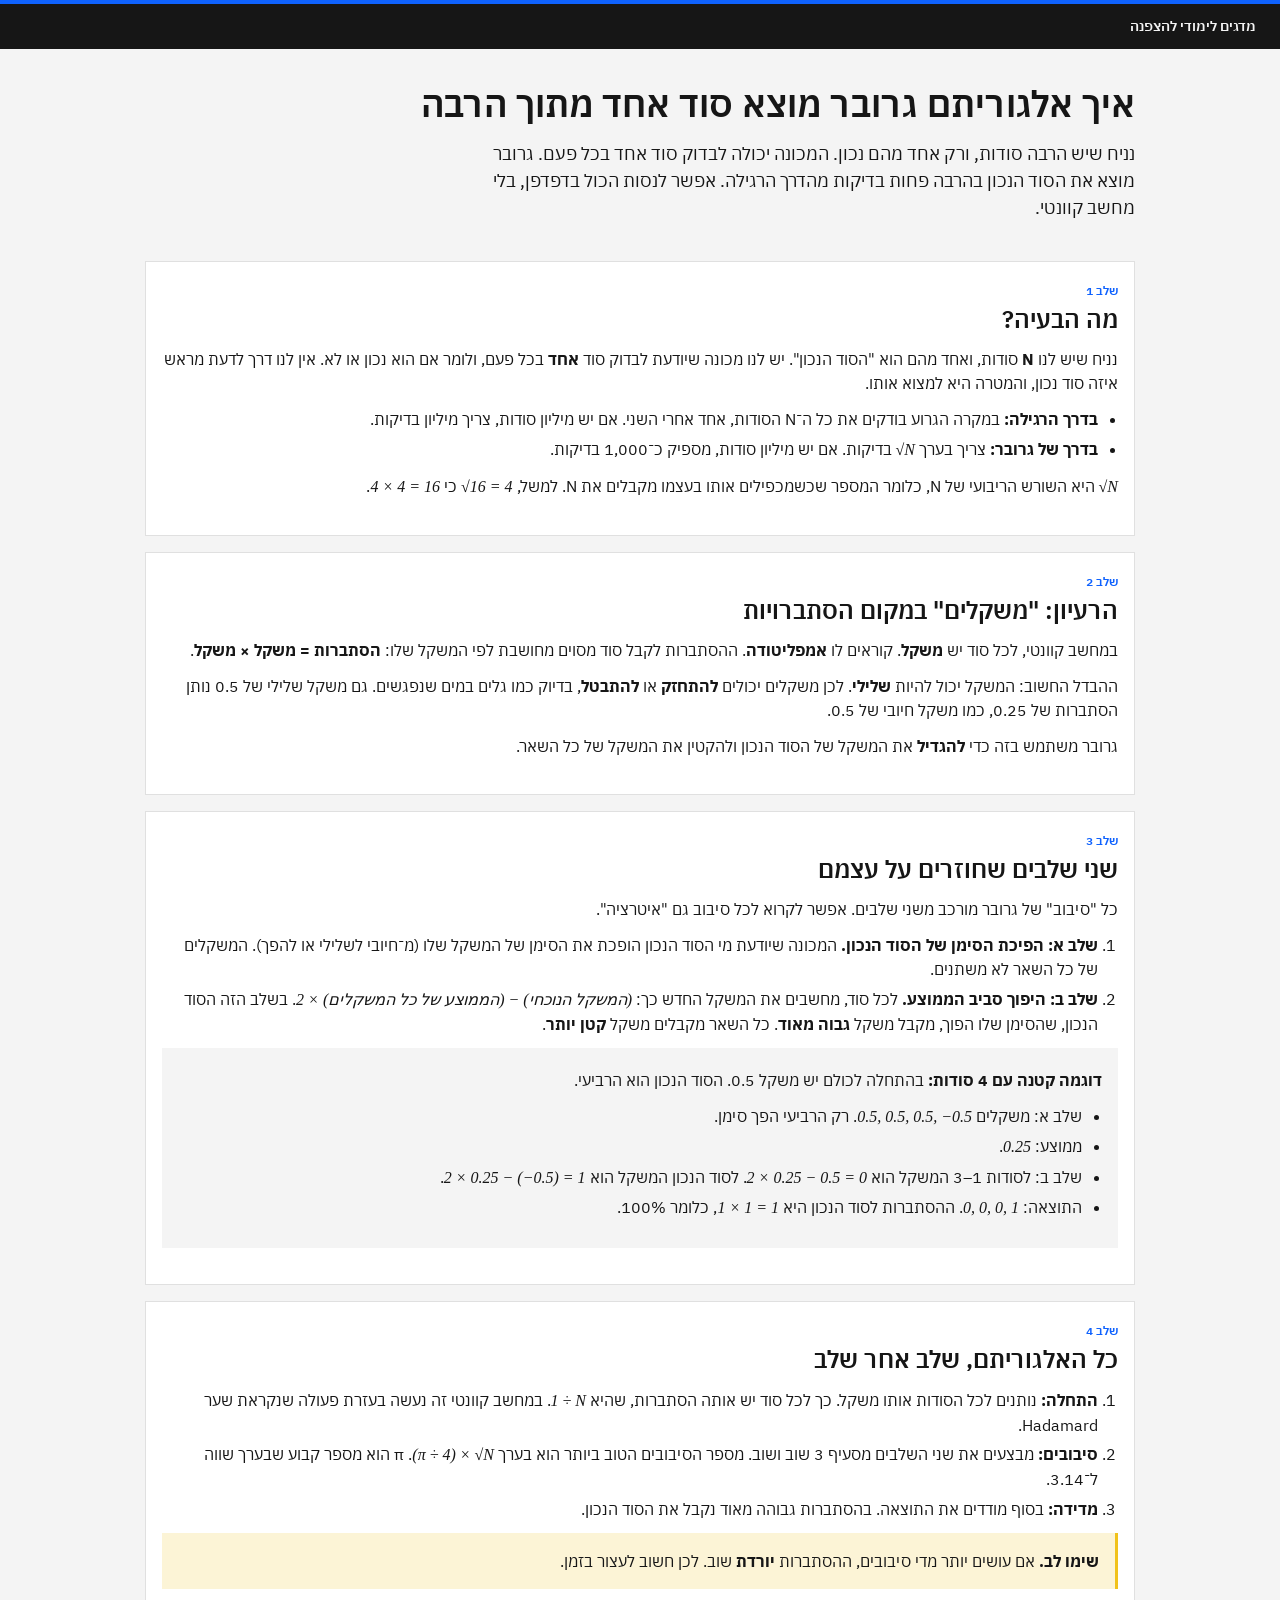
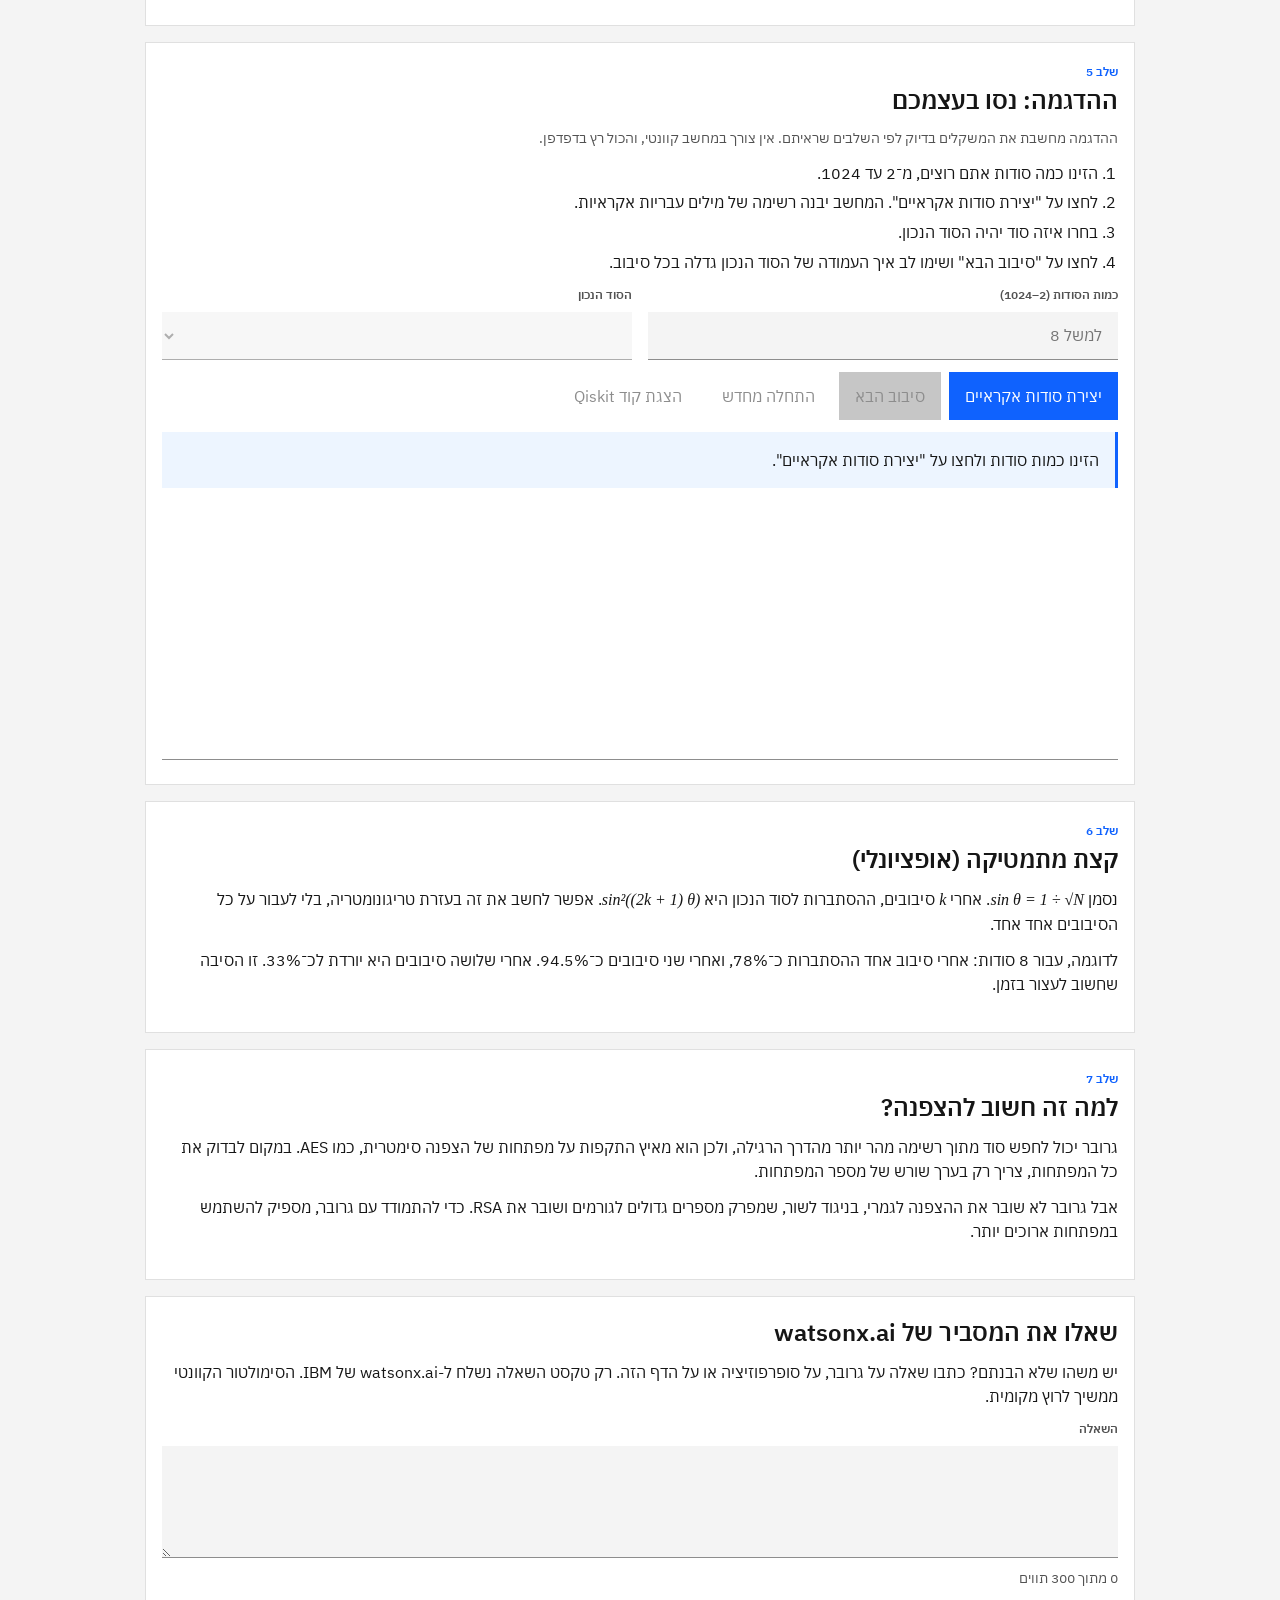
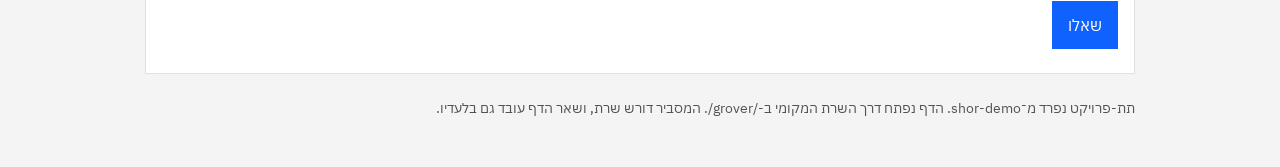
==== grover/index.html @ 2ba3a5e0 "Add Grover sub-project (/grover/) with simulator, Qiskit code modal, watsonx explainer card; serve i" ====
<!DOCTYPE html>
<html lang="he" dir="rtl">
<head>
  <meta charset="utf-8">
  <meta name="viewport" content="width=device-width, initial-scale=1">
  <title>איך אלגוריתם גרובר מוצא סוד אחד מתוך הרבה</title>
  <link rel="preconnect" href="https://fonts.googleapis.com">
  <link rel="preconnect" href="https://fonts.gstatic.com" crossorigin>
  <link href="https://fonts.googleapis.com/css2?family=IBM+Plex+Mono&family=IBM+Plex+Sans+Hebrew:wght@400;600&family=IBM+Plex+Sans:wght@400;600&display=swap" rel="stylesheet">
  <link rel="stylesheet" href="style.css?v=4">
</head>
<body>
  <header class="shell">
    <div class="shell-bar">
      <p class="eyebrow">מדגים לימודי להצפנה</p>
    </div>
    <div class="page-heading">
      <h1>איך אלגוריתם גרובר מוצא סוד אחד מתוך הרבה</h1>
      <p class="lede">
        נניח שיש הרבה סודות, ורק אחד מהם נכון. המכונה יכולה לבדוק סוד אחד בכל פעם.
        גרובר מוצא את הסוד הנכון בהרבה פחות בדיקות מהדרך הרגילה.
        אפשר לנסות הכול בדפדפן, בלי מחשב קוונטי.
      </p>
    </div>
  </header>

  <main>
    <section class="card" id="problem">
      <p class="step">שלב 1</p>
      <h2>מה הבעיה?</h2>
      <p>
        נניח שיש לנו <strong>N</strong> סודות, ואחד מהם הוא "הסוד הנכון". יש לנו מכונה שיודעת לבדוק סוד <strong>אחד</strong> בכל פעם,
        ולומר אם הוא נכון או לא. אין לנו דרך לדעת מראש איזה סוד נכון, והמטרה היא למצוא אותו.
      </p>
      <ul class="plain">
        <li>
          <strong>בדרך הרגילה:</strong> במקרה הגרוע בודקים את כל ה־N הסודות, אחד אחרי השני. אם יש מיליון סודות, צריך מיליון בדיקות.
        </li>
        <li>
          <strong>בדרך של גרובר:</strong> צריך בערך <span class="math">√N</span> בדיקות. אם יש מיליון סודות, מספיק כ־1,000 בדיקות.
        </li>
      </ul>
      <p>
        <span class="math">√N</span> היא השורש הריבועי של N, כלומר המספר שכשמכפילים אותו בעצמו מקבלים את N.
        למשל, <span class="math">√16 = 4</span> כי <span class="math">4 × 4 = 16</span>.
      </p>
    </section>

    <section class="card" id="weights">
      <p class="step">שלב 2</p>
      <h2>הרעיון: "משקלים" במקום הסתברויות</h2>
      <p>
        במחשב קוונטי, לכל סוד יש <strong>משקל</strong>. קוראים לו <strong>אמפליטודה</strong>. ההסתברות לקבל סוד מסוים
        מחושבת לפי המשקל שלו: <strong>הסתברות = משקל × משקל</strong>.
      </p>
      <p>
        ההבדל החשוב: המשקל יכול להיות <strong>שלילי</strong>. לכן משקלים יכולים <strong>להתחזק</strong> או <strong>להתבטל</strong>,
        בדיוק כמו גלים במים שנפגשים. גם משקל שלילי של 0.5 נותן הסתברות של 0.25, כמו משקל חיובי של 0.5.
      </p>
      <p>
        גרובר משתמש בזה כדי <strong>להגדיל</strong> את המשקל של הסוד הנכון ולהקטין את המשקל של כל השאר.
      </p>
    </section>

    <section class="card" id="two-steps">
      <p class="step">שלב 3</p>
      <h2>שני שלבים שחוזרים על עצמם</h2>
      <p>
        כל "סיבוב" של גרובר מורכב משני שלבים. אפשר לקרוא לכל סיבוב גם "איטרציה".
      </p>
      <ol class="plain">
        <li>
          <strong>שלב א: הפיכת הסימן של הסוד הנכון.</strong> המכונה שיודעת מי הסוד הנכון הופכת את הסימן של המשקל שלו
          (מ־חיובי לשלילי או להפך). המשקלים של כל השאר לא משתנים.
        </li>
        <li>
          <strong>שלב ב: היפוך סביב הממוצע.</strong> לכל סוד, מחשבים את המשקל החדש כך:
          <span class="math">2 × (הממוצע של כל המשקלים) − (המשקל הנוכחי)</span>.
          בשלב הזה הסוד הנכון, שהסימן שלו הפוך, מקבל משקל <strong>גבוה מאוד</strong>.
          כל השאר מקבלים משקל <strong>קטן יותר</strong>.
        </li>
      </ol>
      <div class="example">
        <p><strong>דוגמה קטנה עם 4 סודות:</strong> בהתחלה לכולם יש משקל 0.5. הסוד הנכון הוא הרביעי.</p>
        <ul class="plain">
          <li>שלב א: משקלים <span class="math">0.5, 0.5, 0.5, −0.5</span>. רק הרביעי הפך סימן.</li>
          <li>ממוצע: <span class="math">0.25</span>.</li>
          <li>שלב ב: לסודות 1–3 המשקל הוא <span class="math">2 × 0.25 − 0.5 = 0</span>. לסוד הנכון המשקל הוא <span class="math">2 × 0.25 − (−0.5) = 1</span>.</li>
          <li>התוצאה: <span class="math">0, 0, 0, 1</span>. ההסתברות לסוד הנכון היא <span class="math">1 × 1 = 1</span>, כלומר 100%.</li>
        </ul>
      </div>
    </section>

    <section class="card" id="algorithm">
      <p class="step">שלב 4</p>
      <h2>כל האלגוריתם, שלב אחר שלב</h2>
      <ol class="plain">
        <li>
          <strong>התחלה:</strong> נותנים לכל הסודות אותו משקל. כך לכל סוד יש אותה הסתברות, שהיא <span class="math">1 ÷ N</span>.
          במחשב קוונטי זה נעשה בעזרת פעולה שנקראת שער Hadamard.
        </li>
        <li>
          <strong>סיבובים:</strong> מבצעים את שני השלבים מסעיף 3 שוב ושוב. מספר הסיבובים הטוב ביותר הוא בערך
          <span class="math">(π ÷ 4) × √N</span>. π הוא מספר קבוע שבערך שווה ל־3.14.
        </li>
        <li>
          <strong>מדידה:</strong> בסוף מודדים את התוצאה. בהסתברות גבוהה מאוד נקבל את הסוד הנכון.
        </li>
      </ol>
      <aside class="note">
        <strong>שימו לב.</strong>
        אם עושים יותר מדי סיבובים, ההסתברות <strong>יורדת</strong> שוב. לכן חשוב לעצור בזמן.
      </aside>
    </section>

    <section class="card" id="demo">
      <p class="step">שלב 5</p>
      <h2>ההדגמה: נסו בעצמכם</h2>
      <p class="hint">
        ההדגמה מחשבת את המשקלים בדיוק לפי השלבים שראיתם. אין צורך במחשב קוונטי, והכול רץ בדפדפן.
      </p>
      <ol class="plain">
        <li>הזינו כמה סודות אתם רוצים, מ־2 עד 1024.</li>
        <li>לחצו על "יצירת סודות אקראיים". המחשב יבנה רשימה של מילים עבריות אקראיות.</li>
        <li>בחרו איזה סוד יהיה הסוד הנכון.</li>
        <li>לחצו על "סיבוב הבא" ושימו לב איך העמודה של הסוד הנכון גדלה בכל סיבוב.</li>
      </ol>

      <div class="controls">
        <div>
          <label for="sizeInput">כמות הסודות (2–1024)</label>
          <input type="number" id="sizeInput" min="2" max="1024" step="1" placeholder="למשל 8">
        </div>
        <div>
          <label for="markedSelect">הסוד הנכון</label>
          <select id="markedSelect" disabled></select>
        </div>
      </div>

      <div class="buttons">
        <button id="generateBtn" type="button" class="primary">יצירת סודות אקראיים</button>
        <button id="stepBtn" type="button" class="primary" disabled>סיבוב הבא</button>
        <button id="resetBtn" type="button" class="secondary" disabled>התחלה מחדש</button>
        <button id="codeBtn" type="button" class="secondary" disabled>הצגת קוד Qiskit</button>
      </div>

      <p class="error" id="errorLine" hidden></p>
      <p class="status" id="statusLine">הזינו כמות סודות ולחצו על "יצירת סודות אקראיים".</p>

      <div class="chart" id="chart" aria-label="ההסתברות לכל סוד"></div>
    </section>

    <section class="card" id="math">
      <p class="step">שלב 6</p>
      <h2>קצת מתמטיקה (אופציונלי)</h2>
      <p>
        נסמן <span class="math">sin θ = 1 ÷ √N</span>. אחרי <span class="math">k</span> סיבובים, ההסתברות לסוד הנכון היא
        <span class="math">sin²((2k + 1) θ)</span>. אפשר לחשב את זה בעזרת טריגונומטריה, בלי לעבור על כל הסיבובים אחד אחד.
      </p>
      <p>
        לדוגמה, עבור 8 סודות: אחרי סיבוב אחד ההסתברות כ־78%, ואחרי שני סיבובים כ־94.5%.
        אחרי שלושה סיבובים היא יורדת לכ־33%. זו הסיבה שחשוב לעצור בזמן.
      </p>
    </section>

    <section class="card" id="crypto">
      <p class="step">שלב 7</p>
      <h2>למה זה חשוב להצפנה?</h2>
      <p>
        גרובר יכול לחפש סוד מתוך רשימה מהר יותר מהדרך הרגילה, ולכן הוא מאיץ התקפות על מפתחות של הצפנה סימטרית, כמו AES.
        במקום לבדוק את כל המפתחות, צריך רק בערך שורש של מספר המפתחות.
      </p>
      <p>
        אבל גרובר לא שובר את ההצפנה לגמרי, בניגוד לשור, שמפרק מספרים גדולים לגורמים ושובר את RSA.
        כדי להתמודד עם גרובר, מספיק להשתמש במפתחות ארוכים יותר.
      </p>
    </section>

    <section class="card" id="ask-card">
      <h2>שאלו את המסביר של watsonx.ai</h2>
      <p>
        יש משהו שלא הבנתם? כתבו שאלה על גרובר, על סופרפוזיציה או על הדף הזה.
        רק טקסט השאלה נשלח ל-watsonx.ai של IBM. הסימולטור הקוונטי ממשיך לרוץ מקומית.
      </p>
      <form id="ask-form">
        <label for="question">השאלה</label>
        <textarea id="question" name="question" maxlength="300" rows="3"></textarea>
        <p class="hint" id="ask-count"></p>
        <button class="primary" type="submit" id="ask-btn">שאלו</button>
      </form>
      <p class="status" id="ask-status" hidden>המסביר חושב…</p>
      <p class="error" id="ask-error" hidden></p>
      <div class="example" id="ask-answer" hidden></div>
    </section>


    <footer class="sources">
      <p>תת-פרויקט נפרד מ־shor-demo. הדף נפתח דרך השרת המקומי ב-/grover/. המסביר דורש שרת, ושאר הדף עובד גם בלעדיו.</p>
    </footer>
  </main>

  <div id="codeModal" class="modal" hidden>
    <div class="modal-backdrop" data-close="true"></div>
    <div class="modal-panel" role="dialog" aria-modal="true" aria-labelledby="codeTitle">
      <header class="modal-bar">
        <div>
          <h3 id="codeTitle">קוד Python עם Qiskit</h3>
          <p class="hint">הקוד מריץ את אלגוריתם גרובר על מדמה קוונטי. צריך להתקין פעם אחת: <span class="math">pip install qiskit qiskit-aer</span></p>
        </div>
        <button class="secondary" type="button" id="closeBtn">סגירה</button>
      </header>
      <pre class="code" dir="ltr"><code id="codeText"></code></pre>
      <div class="buttons">
        <button class="primary" type="button" id="copyBtn">העתקת הקוד</button>
        <button class="secondary" type="button" id="downloadBtn">טעינת הקוד לקובץ grover_search.py</button>
      </div>
      <p class="status" id="copyStatus" aria-live="polite" hidden></p>
    </div>
  </div>

  <script src="qiskit-code.js?v=2"></script>
  <script src="app.js?v=4"></script>
</body>
</html>
---- grover/style.css ----
:root {
  --text: #161616;
  --muted: #525252;
  --blue: #0f62fe;
  --blue-hover: #0353e9;
  --blue-active: #002d9c;
  --bg: #f4f4f4;
  --layer: #ffffff;
  --border: #e0e0e0;
  --border-strong: #8d8d8d;
  --shell: #161616;
  --green: #198038;
  --green-bg: #defbe6;
  --yellow: #f1c21b;
  --yellow-bg: #fcf4d6;
  --danger: #da1e28;
  --danger-bg: #fff1f1;
  --info-bg: #edf5ff;
  --disabled: #c6c6c6;
  --disabled-text: #8d8d8d;
}

* { box-sizing: border-box; }

[hidden] { display: none !important; }

body {
  margin: 0;
  color: var(--text);
  background: var(--bg);
  font-family: "IBM Plex Sans Hebrew", "IBM Plex Sans", "Segoe UI", sans-serif;
  font-size: 1rem;
  line-height: 1.5;
}

.shell-bar {
  background: var(--shell);
  color: #f4f4f4;
  border-top: 4px solid var(--blue);
  padding: 0.75rem 1.5rem;
}

.eyebrow {
  margin: 0;
  font-size: 0.875rem;
  font-weight: 600;
}

.page-heading {
  width: min(990px, calc(100% - 2rem));
  margin: 0 auto;
  padding: 2rem 0 1.5rem;
}

h1, h2, h3 {
  font-weight: 600;
  letter-spacing: 0;
  line-height: 1.3;
  margin: 0 0 0.75rem;
}

h1 { font-size: 2.25rem; }

.lede {
  max-width: 42rem;
  margin: 0;
  font-size: 1.125rem;
}

main {
  width: min(990px, calc(100% - 2rem));
  margin: 0 auto 3rem;
}

.card {
  background: var(--layer);
  border: 1px solid var(--border);
  padding: 1.25rem 1rem 1.5rem;
  margin-top: 1rem;
}

.step {
  margin: 0 0 0.25rem;
  color: var(--blue);
  font-size: 0.75rem;
  font-weight: 600;
}

.card h2 { font-size: 1.5rem; }

p { margin: 0.25rem 0 0.75rem; }

.hint,
.sources,
.modal-bar .hint {
  color: var(--muted);
  font-size: 0.875rem;
}

label {
  display: block;
  margin-bottom: 0.5rem;
  font-size: 0.75rem;
  font-weight: 600;
  color: var(--muted);
}

textarea {
  width: 100%;
  min-height: 7rem;
  padding: 0.75rem 1rem;
  border: none;
  border-bottom: 1px solid var(--border-strong);
  background: var(--bg);
  color: var(--text);
  font: inherit;
  resize: vertical;
}

textarea:focus,
button:focus-visible,
.cipher-string:focus-visible {
  outline: 2px solid var(--blue);
  outline-offset: 2px;
}

button {
  min-height: 3rem;
  padding: 0 1rem;
  border: none;
  border-radius: 0;
  font: inherit;
  cursor: pointer;
}

button:disabled {
  cursor: not-allowed;
}

.primary {
  background: var(--blue);
  color: #fff;
}

.primary:hover:not(:disabled) { background: var(--blue-hover); }
.primary:active:not(:disabled) { background: var(--blue-active); }

.primary:disabled {
  background: var(--disabled);
  color: var(--disabled-text);
}

.secondary {
  background: transparent;
  color: var(--blue);
}

.secondary:hover:not(:disabled) { background: #e8e8e8; }
.secondary:active:not(:disabled) { background: #c6c6c6; }

.secondary:disabled { color: var(--disabled-text); }

.error,
.status,
.example,
.note,
.estimate,
.attempt {
  margin: 0.75rem 0;
  padding: 1rem;
}

.error {
  background: var(--danger-bg);
  color: var(--danger);
  border-inline-start: 3px solid var(--danger);
}

.status {
  background: var(--info-bg);
  border-inline-start: 3px solid var(--blue);
}

.example { background: var(--bg); }

.note,
.estimate {
  background: var(--yellow-bg);
  border-inline-start: 3px solid var(--yellow);
}

.estimate-kicker {
  margin: 0 0 0.25rem;
  font-size: 0.75rem;
  font-weight: 600;
}

.estimate-time {
  margin: 0.25rem 0;
  font-size: 1.75rem;
  font-weight: 600;
}

.meter {
  height: 0.5rem;
  background: #e0e0e0;
  overflow: hidden;
}

.meter span {
  display: block;
  width: 4%;
  height: 100%;
  background: var(--blue);
}

.cipher-string {
  margin: 0 0 1rem;
  padding: 1rem;
  background: var(--shell);
  color: #f4f4f4;
  font-family: "IBM Plex Mono", Consolas, monospace;
  font-size: 1rem;
  line-height: 1.6;
  overflow-wrap: anywhere;
}

.cipher-grid,
.compare {
  display: grid;
  gap: 1px;
  background: var(--border);
  border: 1px solid var(--border);
}

.cipher-grid { grid-template-columns: repeat(auto-fill, minmax(9.5rem, 1fr)); }
.compare { grid-template-columns: repeat(auto-fit, minmax(15rem, 1fr)); }

.cipher-card,
.compare-card,
.attempt {
  background: #fff;
}

.cipher-card,
.compare-card { padding: 0.75rem 1rem; }

.glyph {
  margin: 0;
  font-size: 1.5rem;
  font-weight: 600;
}

.lock {
  margin: 0.35rem 0 0;
  color: var(--blue);
  font-family: "IBM Plex Mono", Consolas, monospace;
  font-weight: 400;
  font-size: 1.125rem;
}

.compare-card h3 {
  margin: 0 0 0.25rem;
  font-size: 1rem;
}

.compare-card strong {
  display: block;
  margin: 0.5rem 0;
  font-size: 1.25rem;
}

.compare-card.ours { box-shadow: inset 0 3px 0 var(--green); }
.compare-card.quantum { box-shadow: inset 0 3px 0 var(--blue); }
.compare-card.classical { box-shadow: inset 0 3px 0 var(--yellow); }

.plain {
  margin: 0.25rem 0 0.75rem;
  padding-right: 1.25rem;
}

.plain li { margin: 0.35rem 0; }

.attempt strong { color: var(--green); }

.success-card { border-inline-start: 3px solid var(--green); }

.recovered {
  margin: 0.5rem 0 0;
  padding: 1rem;
  background: var(--green-bg);
  border-inline-start: 3px solid var(--green);
  color: #0e6027;
  font-size: 1.75rem;
  font-weight: 600;
  line-height: 1.4;
}

.sources { margin-top: 1.5rem; }

.modal {
  position: fixed;
  inset: 0;
  z-index: 20;
  display: grid;
  place-items: center;
  padding: 1rem;
}

.modal-backdrop {
  position: absolute;
  inset: 0;
  background: rgba(22, 22, 22, 0.5);
}

.modal-panel {
  position: relative;
  width: min(960px, 100%);
  max-height: min(85vh, 48rem);
  display: flex;
  flex-direction: column;
  background: var(--layer);
  overflow: hidden;
}

.modal-bar {
  display: flex;
  justify-content: space-between;
  gap: 1rem;
  align-items: flex-start;
  padding: 1rem;
  border-bottom: 1px solid var(--border);
}

.modal-bar h3 {
  margin: 0;
  font-size: 1.25rem;
}

.code {
  direction: ltr;
  text-align: left;
  margin: 0;
  padding: 1rem;
  overflow: auto;
  background: var(--shell);
  color: #f4f4f4;
  font-family: "IBM Plex Mono", Consolas, monospace;
  font-size: 0.875rem;
  line-height: 1.55;
  white-space: pre;
}

@media (max-width: 640px) {
  h1 { font-size: 1.75rem; }
  .page-heading { padding-top: 1.25rem; }
  .recovered,
  .estimate-time { font-size: 1.4rem; }
  .modal-bar { flex-direction: column; }
}

/* ---------- תוספות של תת-הפרויקט גרובר ---------- */

.math {
  direction: ltr;
  unicode-bidi: isolate;
  font-family: "Cambria Math", "Times New Roman", serif;
  font-style: italic;
}

.controls {
  display: grid;
  grid-template-columns: repeat(auto-fit, minmax(14rem, 1fr));
  gap: 1rem;
  margin: 0.75rem 0;
}

input[type="number"],
select {
  width: 100%;
  min-height: 3rem;
  padding: 0 1rem;
  border: none;
  border-bottom: 1px solid var(--border-strong);
  border-radius: 0;
  background: var(--bg);
  color: var(--text);
  font-family: inherit;
  font-size: 1rem;
}

input[type="number"]:focus,
select:focus {
  outline: 2px solid var(--blue);
  outline-offset: 2px;
}

input[type="number"]:disabled,
select:disabled {
  color: var(--disabled-text);
  cursor: not-allowed;
}

.buttons {
  display: flex;
  flex-wrap: wrap;
  gap: 0.5rem;
  margin: 0.75rem 0;
}

.chart {
  display: flex;
  align-items: flex-end;
  gap: 6px;
  height: 260px;
  padding: 0.75rem 0 0;
  border-bottom: 1px solid var(--border-strong);
}

.column {
  flex: 1;
  display: flex;
  flex-direction: column;
  align-items: center;
  justify-content: flex-end;
  height: 100%;
  min-width: 0;
}

.value {
  font-size: 0.75rem;
  color: var(--muted);
  margin-bottom: 4px;
  direction: ltr;
}

.bar {
  width: 100%;
  background: #78a9ff;
  transition: height 0.3s ease;
}

.column.marked .bar {
  background: var(--green);
}

.column.marked .label {
  color: var(--green);
  font-weight: 600;
}

.label {
  margin-top: 6px;
  font-size: 0.75rem;
  color: var(--muted);
  white-space: nowrap;
}
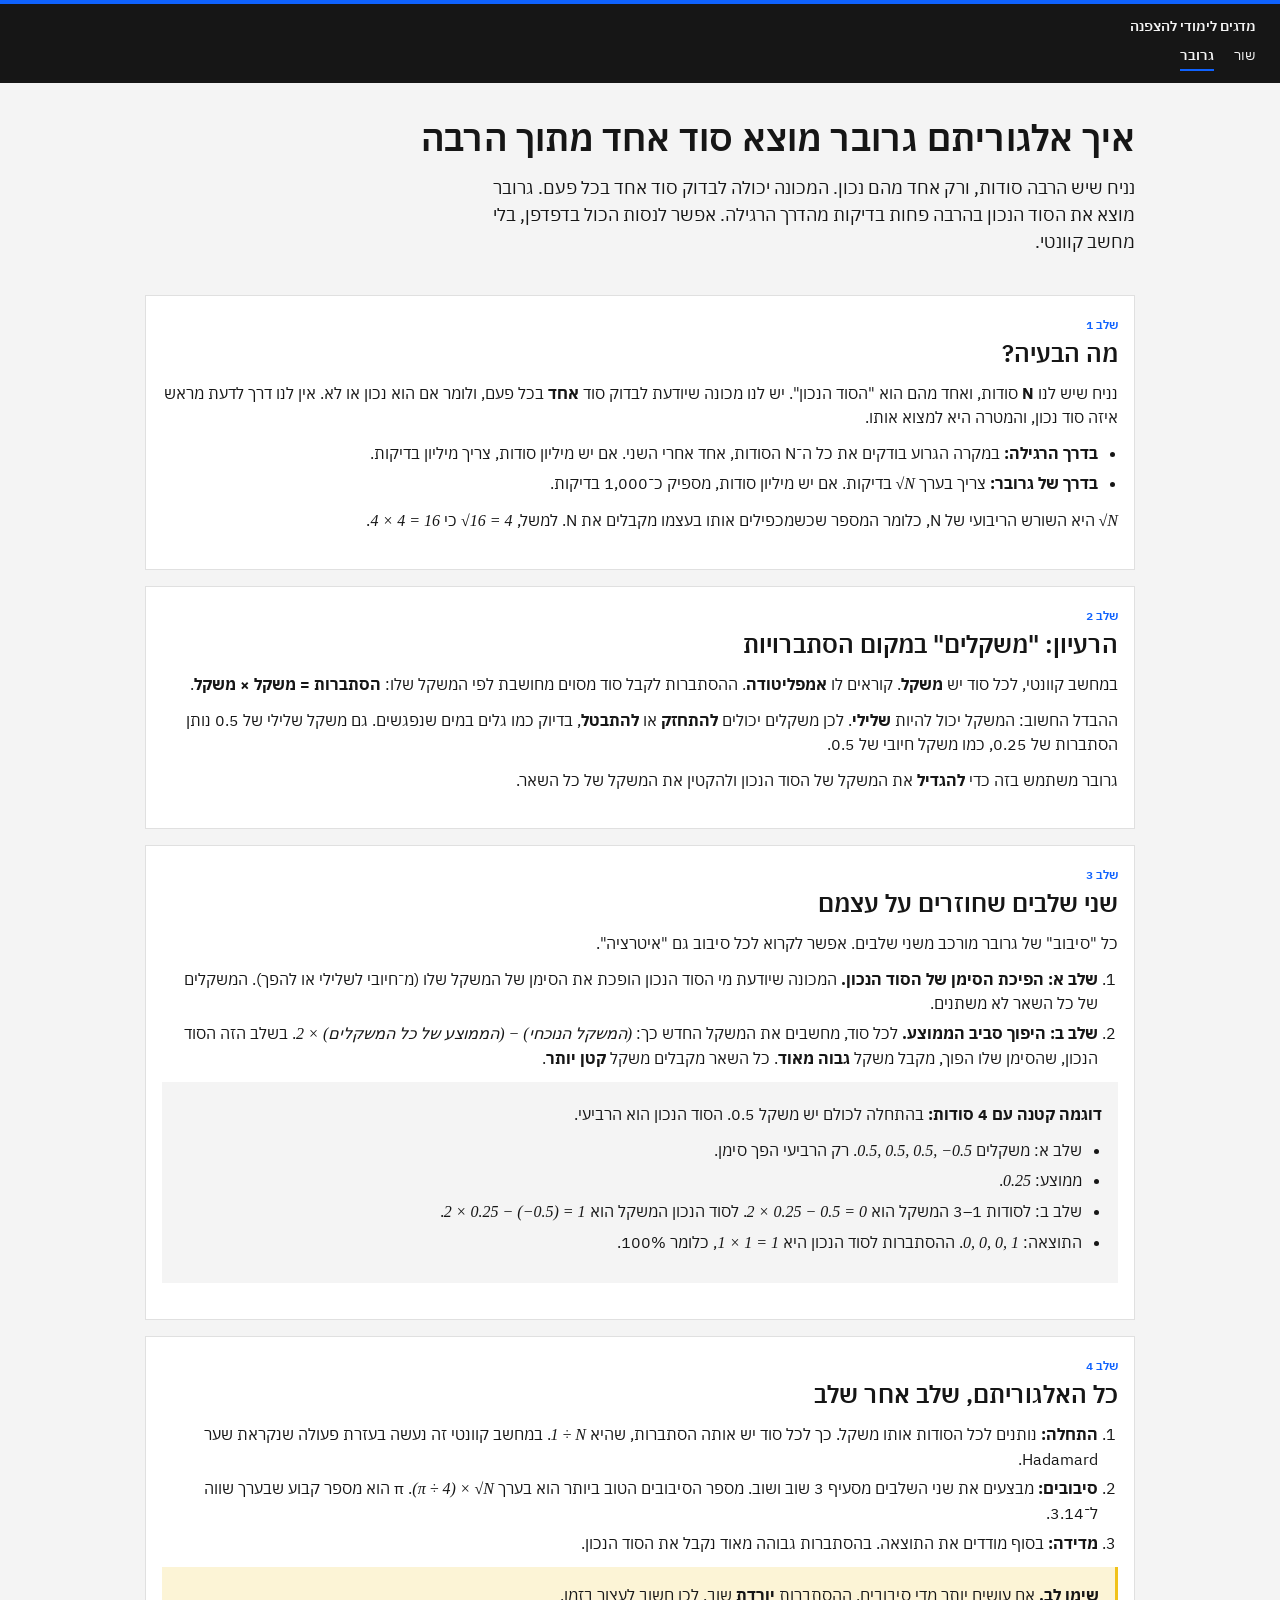
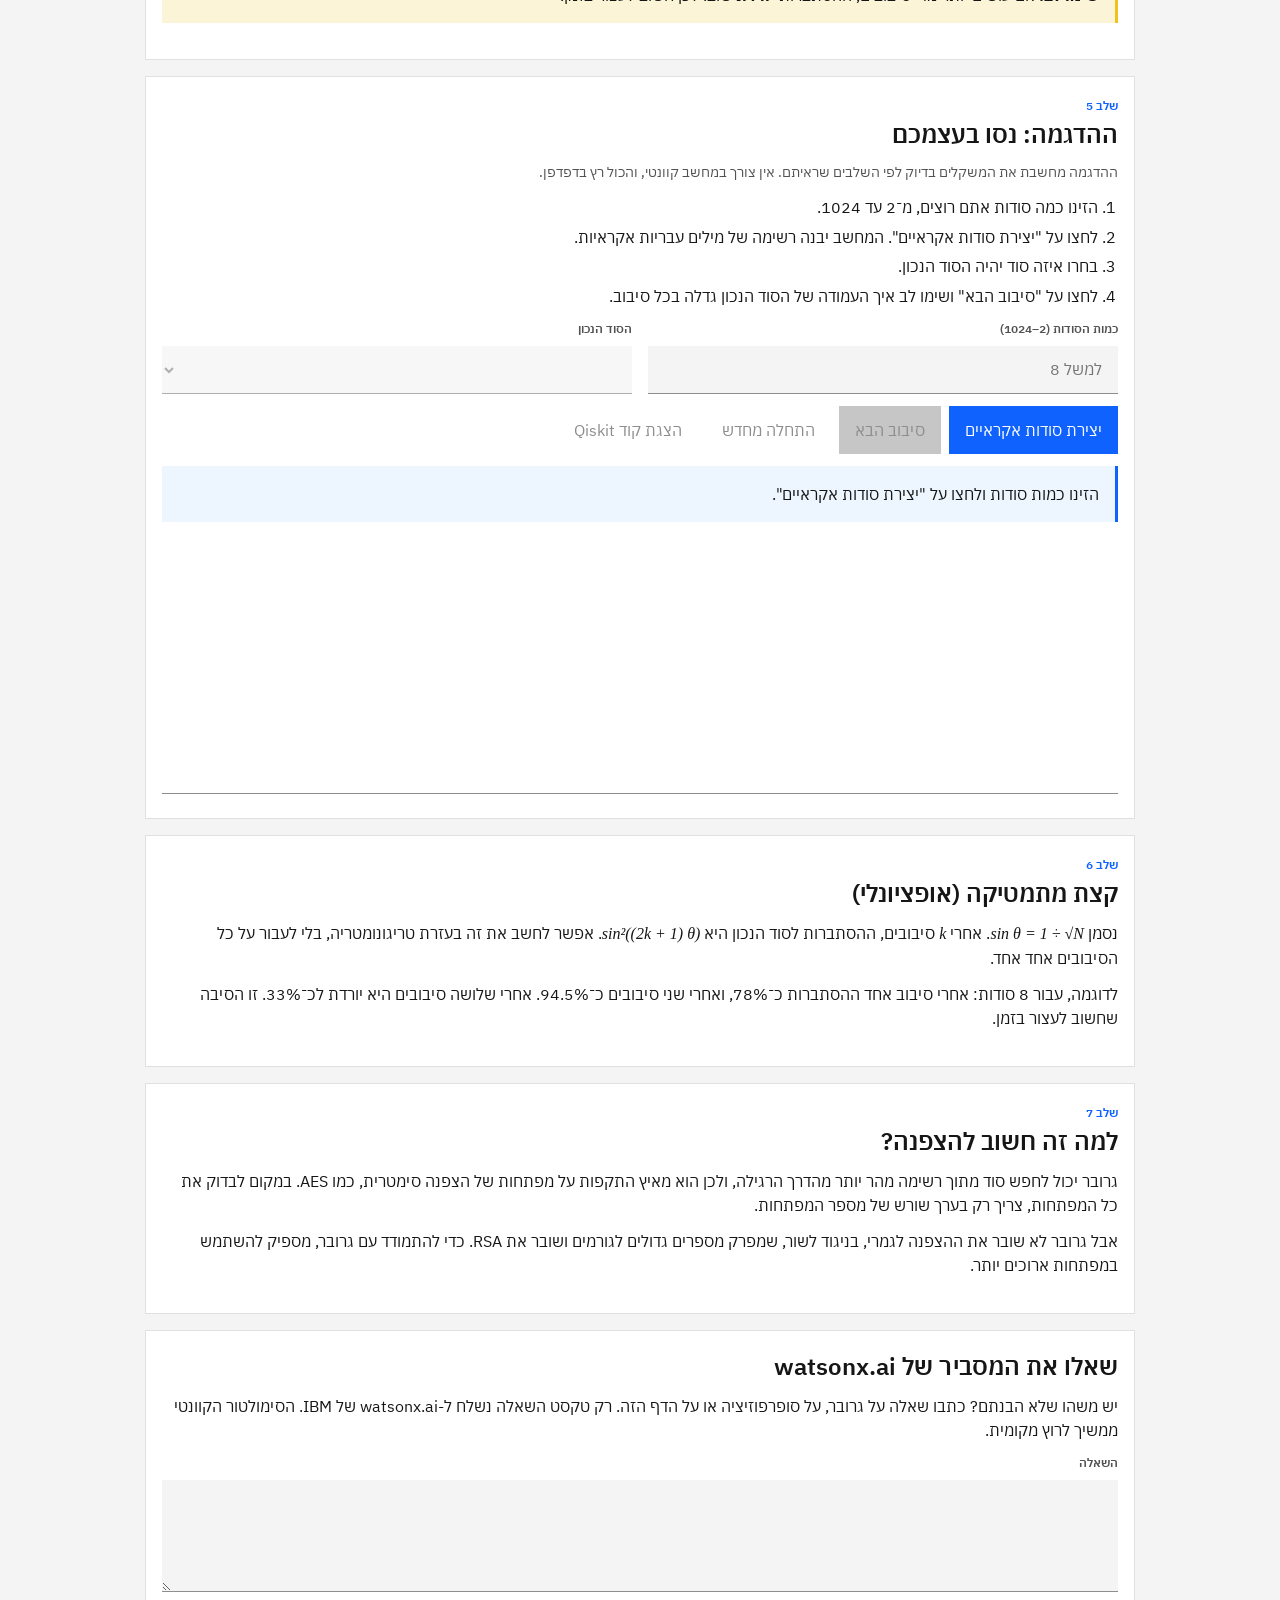
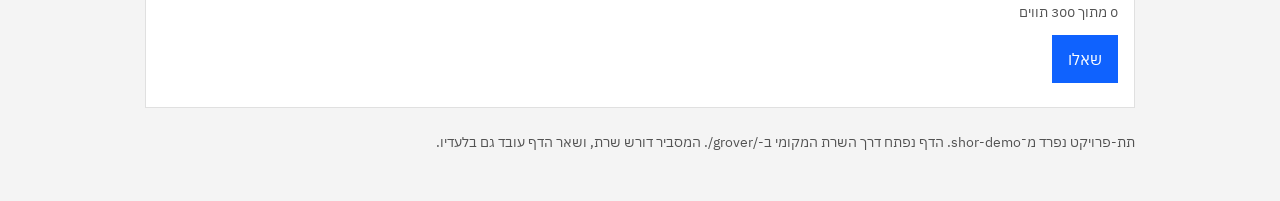
==== commit 38dba3d4: "Add top navigation between Shor and Grover pages" ====
--- a/grover/index.html
+++ b/grover/index.html
@@ -1,4 +1,4 @@
-<!DOCTYPE html>
+﻿<!DOCTYPE html>
 <html lang="he" dir="rtl">
 <head>
   <meta charset="utf-8">
@@ -7,12 +7,16 @@
   <link rel="preconnect" href="https://fonts.googleapis.com">
   <link rel="preconnect" href="https://fonts.gstatic.com" crossorigin>
   <link href="https://fonts.googleapis.com/css2?family=IBM+Plex+Mono&family=IBM+Plex+Sans+Hebrew:wght@400;600&family=IBM+Plex+Sans:wght@400;600&display=swap" rel="stylesheet">
-  <link rel="stylesheet" href="style.css?v=4">
+  <link rel="stylesheet" href="style.css?v=5">
 </head>
 <body>
   <header class="shell">
     <div class="shell-bar">
       <p class="eyebrow">מדגים לימודי להצפנה</p>
+      <nav class="top-nav" aria-label="ניווט בין הדפים">
+        <a href="/">שור</a>
+        <a href="/grover/" aria-current="page">גרובר</a>
+      </nav>
     </div>
     <div class="page-heading">
       <h1>איך אלגוריתם גרובר מוצא סוד אחד מתוך הרבה</h1>
--- a/grover/style.css
+++ b/grover/style.css
@@ -455,3 +455,32 @@
   color: var(--muted);
   white-space: nowrap;
 }
+
+/* ניווט עליון בין הדפים */
+.top-nav {
+  display: flex;
+  gap: 1.25rem;
+  margin-top: 0.5rem;
+  font-size: 0.875rem;
+}
+
+.top-nav a {
+  color: #f4f4f4;
+  text-decoration: none;
+  padding-bottom: 0.2rem;
+  border-bottom: 2px solid transparent;
+}
+
+.top-nav a:hover {
+  border-bottom-color: #f4f4f4;
+}
+
+.top-nav a[aria-current="page"] {
+  font-weight: 600;
+  border-bottom-color: var(--blue);
+}
+
+.top-nav a:focus-visible {
+  outline: 2px solid var(--blue);
+  outline-offset: 2px;
+}
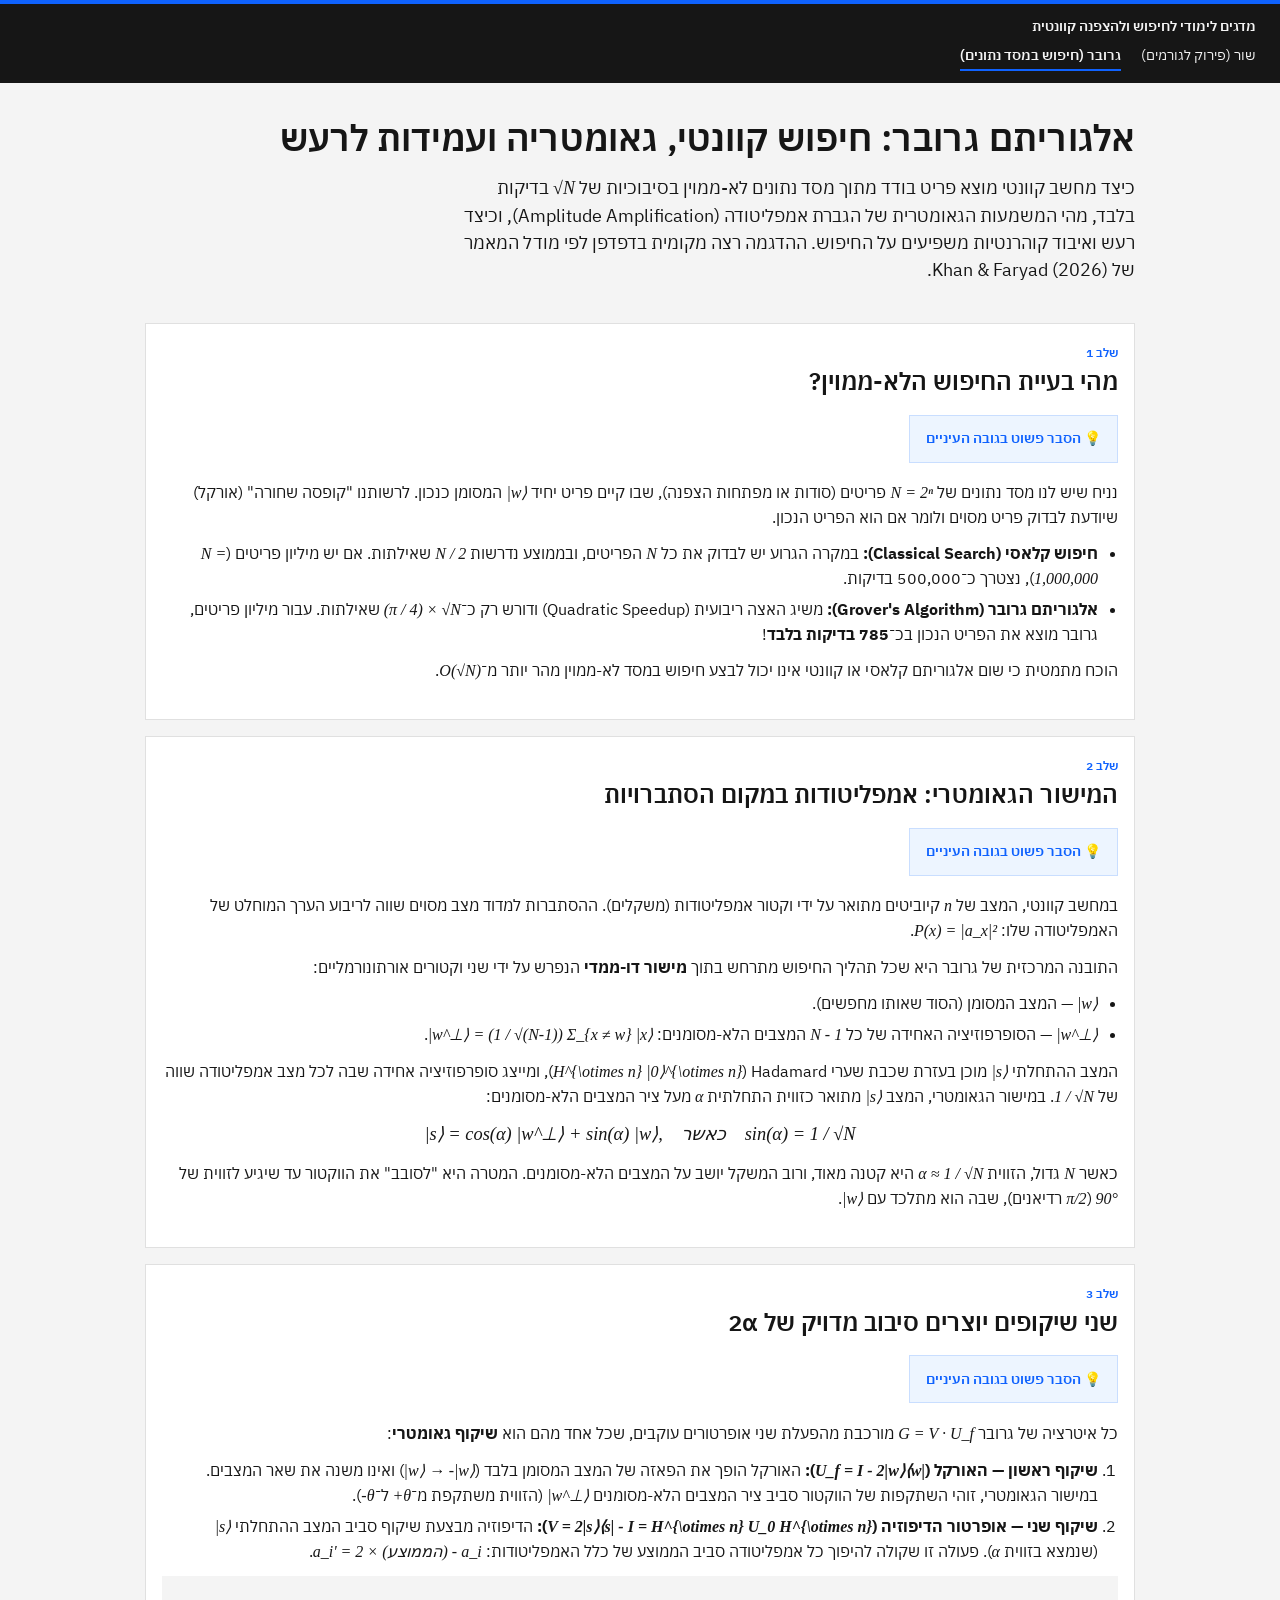
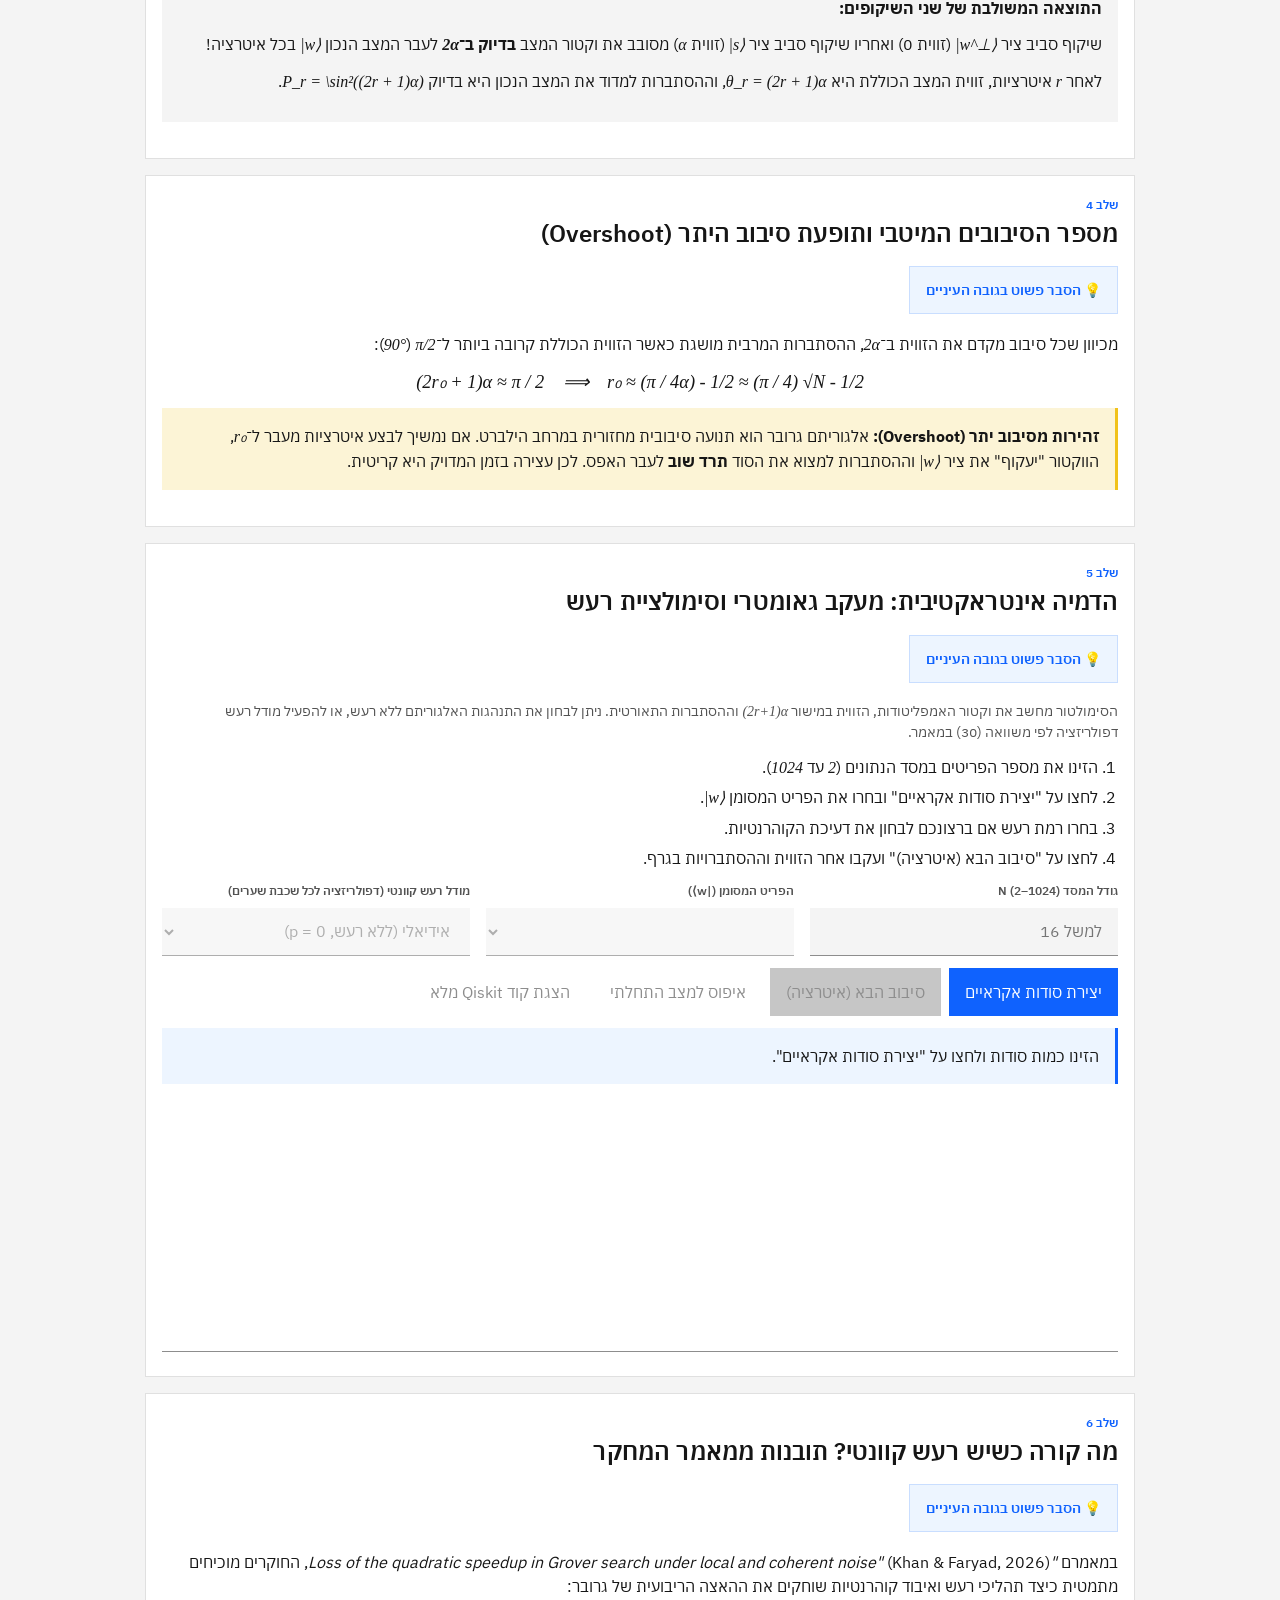
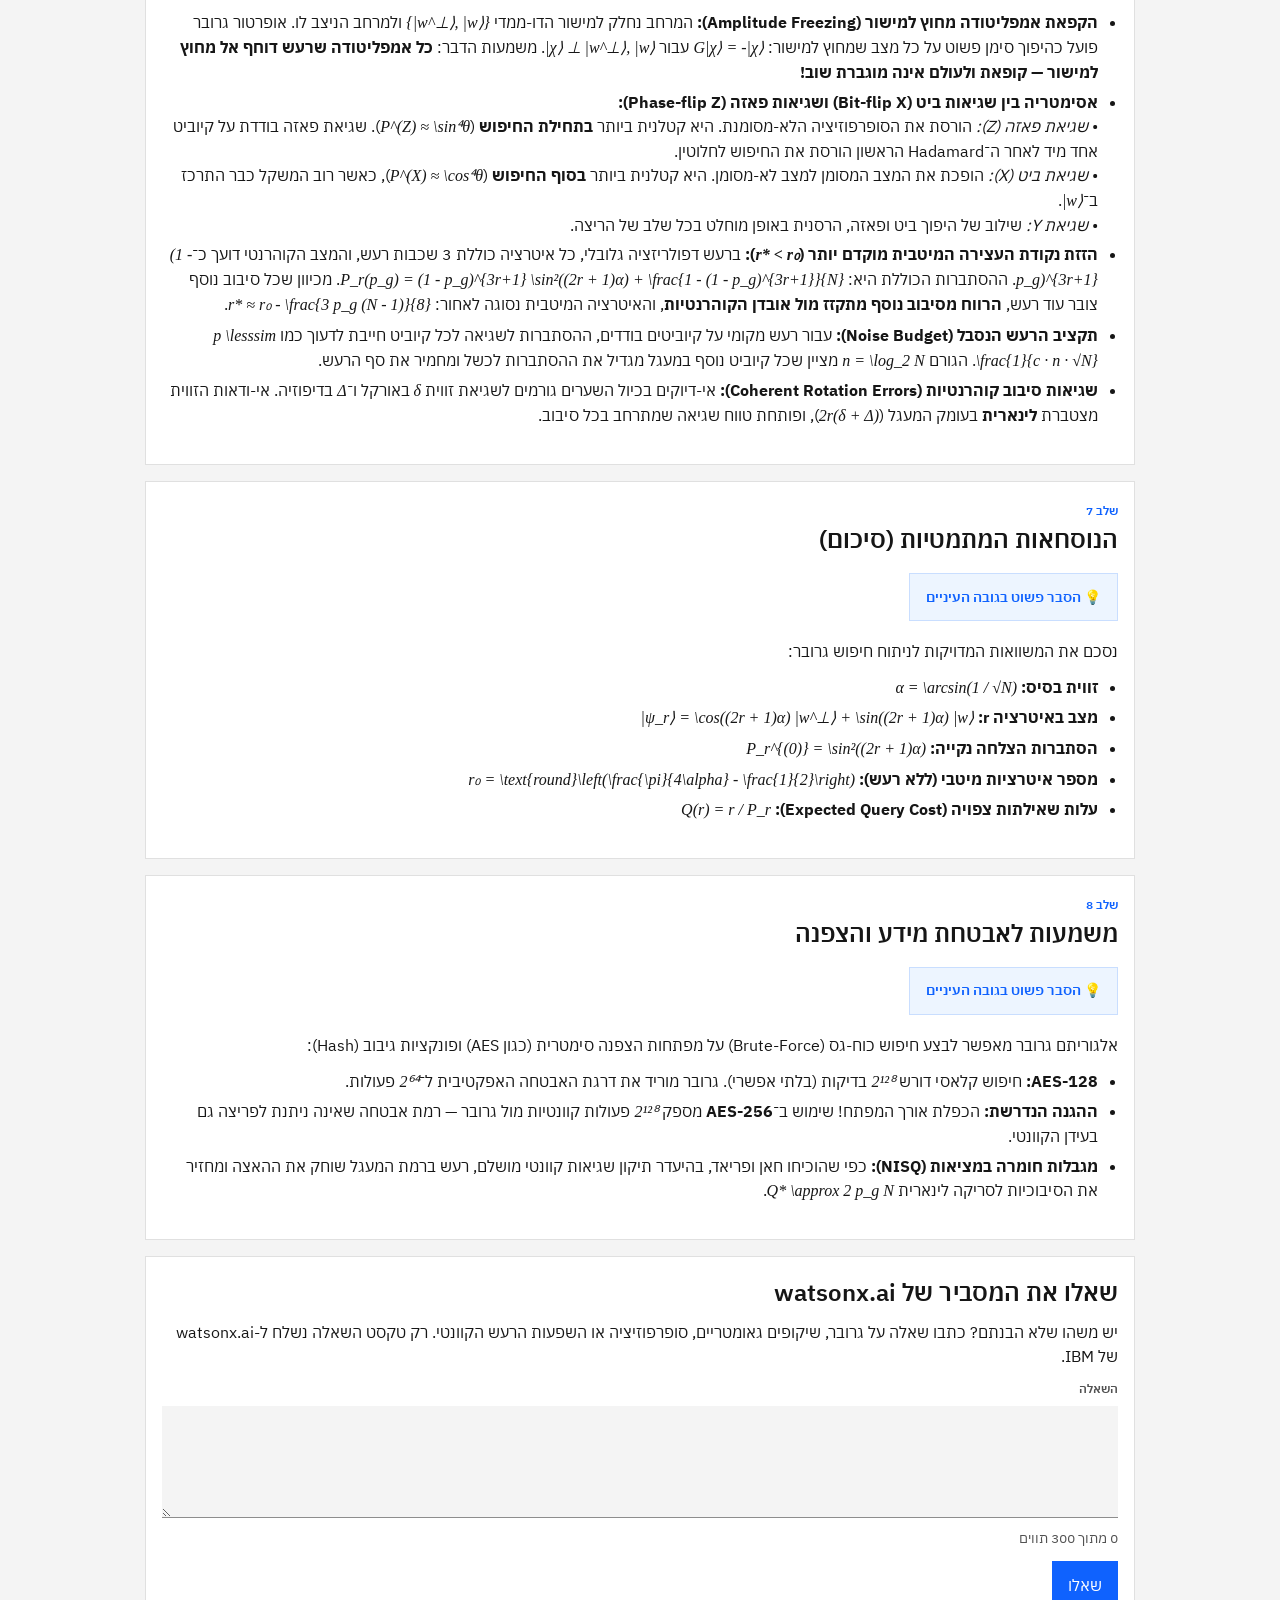
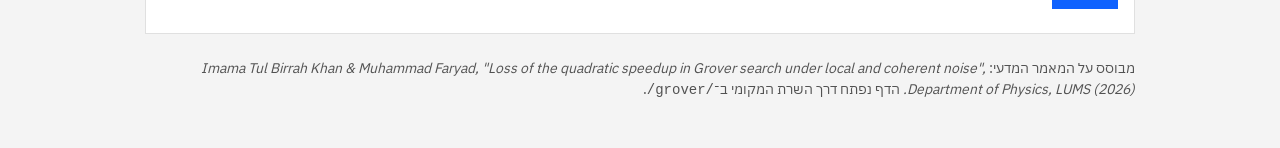
==== commit 188dac00: "Update Grover demonstration, geometry analysis, and explanations" ====
--- a/grover/index.html
+++ b/grover/index.html
@@ -1,29 +1,29 @@
-﻿<!DOCTYPE html>
+<!DOCTYPE html>
 <html lang="he" dir="rtl">
 <head>
   <meta charset="utf-8">
   <meta name="viewport" content="width=device-width, initial-scale=1">
-  <title>איך אלגוריתם גרובר מוצא סוד אחד מתוך הרבה</title>
+  <title>אלגוריתם גרובר: חיפוש קוונטי, גאומטריה ועמידות לרעש</title>
   <link rel="preconnect" href="https://fonts.googleapis.com">
   <link rel="preconnect" href="https://fonts.gstatic.com" crossorigin>
   <link href="https://fonts.googleapis.com/css2?family=IBM+Plex+Mono&family=IBM+Plex+Sans+Hebrew:wght@400;600&family=IBM+Plex+Sans:wght@400;600&display=swap" rel="stylesheet">
-  <link rel="stylesheet" href="style.css?v=5">
+  <link rel="stylesheet" href="/static/style.css?v=9">
 </head>
 <body>
   <header class="shell">
     <div class="shell-bar">
-      <p class="eyebrow">מדגים לימודי להצפנה</p>
+      <p class="eyebrow">מדגים לימודי לחיפוש ולהצפנה קוונטית</p>
       <nav class="top-nav" aria-label="ניווט בין הדפים">
-        <a href="/">שור</a>
-        <a href="/grover/" aria-current="page">גרובר</a>
+        <a href="/">שור (פירוק לגורמים)</a>
+        <a href="/grover/" aria-current="page">גרובר (חיפוש במסד נתונים)</a>
       </nav>
     </div>
     <div class="page-heading">
-      <h1>איך אלגוריתם גרובר מוצא סוד אחד מתוך הרבה</h1>
+      <h1>אלגוריתם גרובר: חיפוש קוונטי, גאומטריה ועמידות לרעש</h1>
       <p class="lede">
-        נניח שיש הרבה סודות, ורק אחד מהם נכון. המכונה יכולה לבדוק סוד אחד בכל פעם.
-        גרובר מוצא את הסוד הנכון בהרבה פחות בדיקות מהדרך הרגילה.
-        אפשר לנסות הכול בדפדפן, בלי מחשב קוונטי.
+        כיצד מחשב קוונטי מוצא פריט בודד מתוך מסד נתונים לא-ממוין בסיבוכיות של <span class="math">√N</span> בדיקות בלבד,
+        מהי המשמעות הגאומטרית של הגברת אמפליטודה (Amplitude Amplification), וכיצד רעש ואיבוד קוהרנטיות משפיעים על החיפוש.
+        ההדגמה רצה מקומית בדפדפן לפי מודל המאמר של Khan &amp; Faryad (2026).
       </p>
     </div>
   </header>
@@ -31,160 +31,238 @@
   <main>
     <section class="card" id="problem">
       <p class="step">שלב 1</p>
-      <h2>מה הבעיה?</h2>
-      <p>
-        נניח שיש לנו <strong>N</strong> סודות, ואחד מהם הוא "הסוד הנכון". יש לנו מכונה שיודעת לבדוק סוד <strong>אחד</strong> בכל פעם,
-        ולומר אם הוא נכון או לא. אין לנו דרך לדעת מראש איזה סוד נכון, והמטרה היא למצוא אותו.
-      </p>
-      <ul class="plain">
-        <li>
-          <strong>בדרך הרגילה:</strong> במקרה הגרוע בודקים את כל ה־N הסודות, אחד אחרי השני. אם יש מיליון סודות, צריך מיליון בדיקות.
-        </li>
-        <li>
-          <strong>בדרך של גרובר:</strong> צריך בערך <span class="math">√N</span> בדיקות. אם יש מיליון סודות, מספיק כ־1,000 בדיקות.
-        </li>
-      </ul>
-      <p>
-        <span class="math">√N</span> היא השורש הריבועי של N, כלומר המספר שכשמכפילים אותו בעצמו מקבלים את N.
-        למשל, <span class="math">√16 = 4</span> כי <span class="math">4 × 4 = 16</span>.
-      </p>
-    </section>
-
-    <section class="card" id="weights">
+      <h2>מהי בעיית החיפוש הלא-ממוין?</h2>
+      <button type="button" class="secondary explain-trigger-btn" data-explain-step="1">💡 הסבר פשוט בגובה העיניים</button>
+      <p>
+        נניח שיש לנו מסד נתונים של <span class="math">N = 2ⁿ</span> פריטים (סודות או מפתחות הצפנה), שבו קיים פריט יחיד <span class="math">|w⟩</span> המסומן כנכון.
+        לרשותנו "קופסה שחורה" (אורקל) שיודעת לבדוק פריט מסוים ולומר אם הוא הפריט הנכון.
+      </p>
+      <ul class="plain">
+        <li>
+          <strong>חיפוש קלאסי (Classical Search):</strong> במקרה הגרוע יש לבדוק את כל <span class="math">N</span> הפריטים, ובממוצע נדרשות <span class="math">N / 2</span> שאילתות.
+          אם יש מיליון פריטים (<span class="math">N = 1,000,000</span>), נצטרך כ־500,000 בדיקות.
+        </li>
+        <li>
+          <strong>אלגוריתם גרובר (Grover's Algorithm):</strong> משיג האצה ריבועית (Quadratic Speedup) ודורש רק כ־<span class="math">(π / 4) × √N</span> שאילתות.
+          עבור מיליון פריטים, גרובר מוצא את הפריט הנכון בכ־<strong>785 בדיקות בלבד</strong>!
+        </li>
+      </ul>
+      <p>
+        הוכח מתמטית כי שום אלגוריתם קלאסי או קוונטי אינו יכול לבצע חיפוש במסד לא-ממוין מהר יותר מ־<span class="math">O(√N)</span>.
+      </p>
+    </section>
+
+    <section class="card" id="geometry">
       <p class="step">שלב 2</p>
-      <h2>הרעיון: "משקלים" במקום הסתברויות</h2>
-      <p>
-        במחשב קוונטי, לכל סוד יש <strong>משקל</strong>. קוראים לו <strong>אמפליטודה</strong>. ההסתברות לקבל סוד מסוים
-        מחושבת לפי המשקל שלו: <strong>הסתברות = משקל × משקל</strong>.
-      </p>
-      <p>
-        ההבדל החשוב: המשקל יכול להיות <strong>שלילי</strong>. לכן משקלים יכולים <strong>להתחזק</strong> או <strong>להתבטל</strong>,
-        בדיוק כמו גלים במים שנפגשים. גם משקל שלילי של 0.5 נותן הסתברות של 0.25, כמו משקל חיובי של 0.5.
-      </p>
-      <p>
-        גרובר משתמש בזה כדי <strong>להגדיל</strong> את המשקל של הסוד הנכון ולהקטין את המשקל של כל השאר.
-      </p>
-    </section>
-
-    <section class="card" id="two-steps">
+      <h2>המישור הגאומטרי: אמפליטודות במקום הסתברויות</h2>
+      <button type="button" class="secondary explain-trigger-btn" data-explain-step="2">💡 הסבר פשוט בגובה העיניים</button>
+      <p>
+        במחשב קוונטי, המצב של <span class="math">n</span> קיוביטים מתואר על ידי וקטור אמפליטודות (משקלים). ההסתברות למדוד מצב מסוים שווה לריבוע הערך המוחלט של האמפליטודה שלו:
+        <span class="math">P(x) = |a_x|²</span>.
+      </p>
+      <p>
+        התובנה המרכזית של גרובר היא שכל תהליך החיפוש מתרחש בתוך <strong>מישור דו-ממדי</strong> הנפרש על ידי שני וקטורים אורתונורמליים:
+      </p>
+      <ul class="plain">
+        <li><span class="math">|w⟩</span> — המצב המסומן (הסוד שאותו מחפשים).</li>
+        <li><span class="math">|w^⊥⟩</span> — הסופרפוזיציה האחידה של כל <span class="math">N - 1</span> המצבים הלא-מסומנים: <span class="math">|w^⊥⟩ = (1 / √(N-1)) Σ_{x ≠ w} |x⟩</span>.</li>
+      </ul>
+      <p>
+        המצב ההתחלתי <span class="math">|s⟩</span> מוכן בעזרת שכבת שערי Hadamard (<span class="math">H^{\otimes n} |0⟩^{\otimes n}</span>), ומייצג סופרפוזיציה אחידה שבה לכל מצב אמפליטודה שווה של <span class="math">1 / √N</span>.
+        במישור הגאומטרי, המצב <span class="math">|s⟩</span> מתואר כזווית התחלתית <span class="math">α</span> מעל ציר המצבים הלא-מסומנים:
+      </p>
+      <p class="math" style="text-align: center; font-size: 1.15rem; margin: 0.75rem 0;">
+        |s⟩ = cos(α) |w^⊥⟩ + sin(α) |w⟩, &nbsp;&nbsp; כאשר &nbsp;&nbsp; sin(α) = 1 / √N
+      </p>
+      <p>
+        כאשר <span class="math">N</span> גדול, הזווית <span class="math">α ≈ 1 / √N</span> היא קטנה מאוד, ורוב המשקל יושב על המצבים הלא-מסומנים. המטרה היא "לסובב" את הווקטור עד שיגיע לזווית של <span class="math">90°</span> (<span class="math">π/2</span> רדיאנים), שבה הוא מתלכד עם <span class="math">|w⟩</span>.
+      </p>
+    </section>
+
+    <section class="card" id="reflections">
       <p class="step">שלב 3</p>
-      <h2>שני שלבים שחוזרים על עצמם</h2>
-      <p>
-        כל "סיבוב" של גרובר מורכב משני שלבים. אפשר לקרוא לכל סיבוב גם "איטרציה".
+      <h2>שני שיקופים יוצרים סיבוב מדויק של 2α</h2>
+      <button type="button" class="secondary explain-trigger-btn" data-explain-step="3">💡 הסבר פשוט בגובה העיניים</button>
+      <p>
+        כל איטרציה של גרובר <span class="math">G = V · U_f</span> מורכבת מהפעלת שני אופרטורים עוקבים, שכל אחד מהם הוא <strong>שיקוף גאומטרי</strong>:
       </p>
       <ol class="plain">
         <li>
-          <strong>שלב א: הפיכת הסימן של הסוד הנכון.</strong> המכונה שיודעת מי הסוד הנכון הופכת את הסימן של המשקל שלו
-          (מ־חיובי לשלילי או להפך). המשקלים של כל השאר לא משתנים.
-        </li>
-        <li>
-          <strong>שלב ב: היפוך סביב הממוצע.</strong> לכל סוד, מחשבים את המשקל החדש כך:
-          <span class="math">2 × (הממוצע של כל המשקלים) − (המשקל הנוכחי)</span>.
-          בשלב הזה הסוד הנכון, שהסימן שלו הפוך, מקבל משקל <strong>גבוה מאוד</strong>.
-          כל השאר מקבלים משקל <strong>קטן יותר</strong>.
+          <strong>שיקוף ראשון — האורקל (<span class="math">U_f = I - 2|w⟩⟨w|</span>):</strong>
+          האורקל הופך את הפאזה של המצב המסומן בלבד (<span class="math">|w⟩ → -|w⟩</span>) ואינו משנה את שאר המצבים.
+          במישור הגאומטרי, זוהי השתקפות של הווקטור סביב ציר המצבים הלא-מסומנים <span class="math">|w^⊥⟩</span> (הזווית משתקפת מ־<span class="math">+θ</span> ל־<span class="math">-θ</span>).
+        </li>
+        <li>
+          <strong>שיקוף שני — אופרטור הדיפוזיה (<span class="math">V = 2|s⟩⟨s| - I = H^{\otimes n} U_0 H^{\otimes n}</span>):</strong>
+          הדיפוזיה מבצעת שיקוף סביב המצב ההתחלתי <span class="math">|s⟩</span> (שנמצא בזווית <span class="math">α</span>). פעולה זו שקולה להיפוך כל אמפליטודה סביב הממוצע של כלל האמפליטודות:
+          <span class="math">a_i' = 2 × (הממוצע) - a_i</span>.
         </li>
       </ol>
       <div class="example">
-        <p><strong>דוגמה קטנה עם 4 סודות:</strong> בהתחלה לכולם יש משקל 0.5. הסוד הנכון הוא הרביעי.</p>
-        <ul class="plain">
-          <li>שלב א: משקלים <span class="math">0.5, 0.5, 0.5, −0.5</span>. רק הרביעי הפך סימן.</li>
-          <li>ממוצע: <span class="math">0.25</span>.</li>
-          <li>שלב ב: לסודות 1–3 המשקל הוא <span class="math">2 × 0.25 − 0.5 = 0</span>. לסוד הנכון המשקל הוא <span class="math">2 × 0.25 − (−0.5) = 1</span>.</li>
-          <li>התוצאה: <span class="math">0, 0, 0, 1</span>. ההסתברות לסוד הנכון היא <span class="math">1 × 1 = 1</span>, כלומר 100%.</li>
-        </ul>
+        <p><strong>התוצאה המשולבת של שני השיקופים:</strong></p>
+        <p>
+          שיקוף סביב ציר <span class="math">|w^⊥⟩</span> (זווית 0) ואחריו שיקוף סביב ציר <span class="math">|s⟩</span> (זווית <span class="math">α</span>)
+          מסובב את וקטור המצב <strong>בדיוק ב־<span class="math">2α</span></strong> לעבר המצב הנכון <span class="math">|w⟩</span> בכל איטרציה!
+        </p>
+        <p>
+          לאחר <span class="math">r</span> איטרציות, זווית המצב הכוללת היא <span class="math">θ_r = (2r + 1)α</span>, וההסתברות למדוד את המצב הנכון היא בדיוק <span class="math">P_r = \sin²((2r + 1)α)</span>.
+        </p>
       </div>
     </section>
 
     <section class="card" id="algorithm">
       <p class="step">שלב 4</p>
-      <h2>כל האלגוריתם, שלב אחר שלב</h2>
-      <ol class="plain">
-        <li>
-          <strong>התחלה:</strong> נותנים לכל הסודות אותו משקל. כך לכל סוד יש אותה הסתברות, שהיא <span class="math">1 ÷ N</span>.
-          במחשב קוונטי זה נעשה בעזרת פעולה שנקראת שער Hadamard.
-        </li>
-        <li>
-          <strong>סיבובים:</strong> מבצעים את שני השלבים מסעיף 3 שוב ושוב. מספר הסיבובים הטוב ביותר הוא בערך
-          <span class="math">(π ÷ 4) × √N</span>. π הוא מספר קבוע שבערך שווה ל־3.14.
-        </li>
-        <li>
-          <strong>מדידה:</strong> בסוף מודדים את התוצאה. בהסתברות גבוהה מאוד נקבל את הסוד הנכון.
-        </li>
-      </ol>
+      <h2>מספר הסיבובים המיטבי ותופעת סיבוב היתר (Overshoot)</h2>
+      <button type="button" class="secondary explain-trigger-btn" data-explain-step="4">💡 הסבר פשוט בגובה העיניים</button>
+      <p>
+        מכיוון שכל סיבוב מקדם את הזווית ב־<span class="math">2α</span>, ההסתברות המרבית מושגת כאשר הזווית הכוללת קרובה ביותר ל־<span class="math">π/2</span> (<span class="math">90°</span>):
+      </p>
+      <p class="math" style="text-align: center; font-size: 1.15rem; margin: 0.75rem 0;">
+        (2r₀ + 1)α ≈ π / 2 &nbsp;&nbsp; ⟹ &nbsp;&nbsp; r₀ ≈ (π / 4α) - 1/2 ≈ (π / 4) √N - 1/2
+      </p>
       <aside class="note">
-        <strong>שימו לב.</strong>
-        אם עושים יותר מדי סיבובים, ההסתברות <strong>יורדת</strong> שוב. לכן חשוב לעצור בזמן.
+        <strong>זהירות מסיבוב יתר (Overshoot):</strong>
+        אלגוריתם גרובר הוא תנועה סיבובית מחזורית במרחב הילברט. אם נמשיך לבצע איטרציות מעבר ל־<span class="math">r₀</span>,
+        הווקטור "יעקוף" את ציר <span class="math">|w⟩</span> וההסתברות למצוא את הסוד <strong>תרד שוב</strong> לעבר האפס. לכן עצירה בזמן המדויק היא קריטית.
       </aside>
     </section>
 
     <section class="card" id="demo">
       <p class="step">שלב 5</p>
-      <h2>ההדגמה: נסו בעצמכם</h2>
+      <h2>הדמיה אינטראקטיבית: מעקב גאומטרי וסימולציית רעש</h2>
+      <button type="button" class="secondary explain-trigger-btn" data-explain-step="5">💡 הסבר פשוט בגובה העיניים</button>
       <p class="hint">
-        ההדגמה מחשבת את המשקלים בדיוק לפי השלבים שראיתם. אין צורך במחשב קוונטי, והכול רץ בדפדפן.
+        הסימולטור מחשב את וקטור האמפליטודות, הזווית במישור <span class="math">(2r+1)α</span> וההסתברות התאורטית.
+        ניתן לבחון את התנהגות האלגוריתם ללא רעש, או להפעיל מודל רעש דפולריזציה לפי משוואה (30) במאמר.
       </p>
       <ol class="plain">
-        <li>הזינו כמה סודות אתם רוצים, מ־2 עד 1024.</li>
-        <li>לחצו על "יצירת סודות אקראיים". המחשב יבנה רשימה של מילים עבריות אקראיות.</li>
-        <li>בחרו איזה סוד יהיה הסוד הנכון.</li>
-        <li>לחצו על "סיבוב הבא" ושימו לב איך העמודה של הסוד הנכון גדלה בכל סיבוב.</li>
+        <li>הזינו את מספר הפריטים במסד הנתונים (<span class="math">2</span> עד <span class="math">1024</span>).</li>
+        <li>לחצו על "יצירת סודות אקראיים" ובחרו את הפריט המסומן <span class="math">|w⟩</span>.</li>
+        <li>בחרו רמת רעש אם ברצונכם לבחון את דעיכת הקוהרנטיות.</li>
+        <li>לחצו על "סיבוב הבא (איטרציה)" ועקבו אחר הזווית וההסתברויות בגרף.</li>
       </ol>
 
       <div class="controls">
         <div>
-          <label for="sizeInput">כמות הסודות (2–1024)</label>
-          <input type="number" id="sizeInput" min="2" max="1024" step="1" placeholder="למשל 8">
-        </div>
-        <div>
-          <label for="markedSelect">הסוד הנכון</label>
+          <label for="sizeInput">גודל המסד N (2–1024)</label>
+          <input type="number" id="sizeInput" min="2" max="1024" step="1" placeholder="למשל 16">
+        </div>
+        <div>
+          <label for="markedSelect">הפריט המסומן (|w⟩)</label>
           <select id="markedSelect" disabled></select>
+        </div>
+        <div>
+          <label for="noiseSelect">מודל רעש קוונטי (דפולריזציה לכל שכבת שערים)</label>
+          <select id="noiseSelect" disabled>
+            <option value="0">אידיאלי (ללא רעש, p = 0)</option>
+            <option value="0.01">רעש נמוך (p = 1% לשכבה)</option>
+            <option value="0.03">רעש בינוני (p = 3% לשכבה)</option>
+            <option value="0.06">רעש גבוה (p = 6% לשכבה)</option>
+          </select>
         </div>
       </div>
 
       <div class="buttons">
         <button id="generateBtn" type="button" class="primary">יצירת סודות אקראיים</button>
-        <button id="stepBtn" type="button" class="primary" disabled>סיבוב הבא</button>
-        <button id="resetBtn" type="button" class="secondary" disabled>התחלה מחדש</button>
-        <button id="codeBtn" type="button" class="secondary" disabled>הצגת קוד Qiskit</button>
+        <button id="stepBtn" type="button" class="primary" disabled>סיבוב הבא (איטרציה)</button>
+        <button id="resetBtn" type="button" class="secondary" disabled>איפוס למצב התחלתי</button>
+        <button id="codeBtn" type="button" class="secondary" disabled>הצגת קוד Qiskit מלא</button>
       </div>
 
       <p class="error" id="errorLine" hidden></p>
       <p class="status" id="statusLine">הזינו כמות סודות ולחצו על "יצירת סודות אקראיים".</p>
-
-      <div class="chart" id="chart" aria-label="ההסתברות לכל סוד"></div>
+      <p class="hint" id="geomInfo" style="margin-top: -0.25rem; font-weight: 600; color: var(--blue);"></p>
+
+      <div class="chart" id="chart" aria-label="התפלגות ההסתברויות"></div>
+    </section>
+
+    <section class="card" id="noise-theory">
+      <p class="step">שלב 6</p>
+      <h2>מה קורה כשיש רעש קוונטי? תובנות ממאמר המחקר</h2>
+      <button type="button" class="secondary explain-trigger-btn" data-explain-step="6">💡 הסבר פשוט בגובה העיניים</button>
+      <p>
+        במאמרם <em>"Loss of the quadratic speedup in Grover search under local and coherent noise"</em> (Khan &amp; Faryad, 2026),
+        החוקרים מוכיחים מתמטית כיצד תהליכי רעש ואיבוד קוהרנטיות שוחקים את ההאצה הריבועית של גרובר:
+      </p>
+
+      <ul class="plain">
+        <li>
+          <strong>הקפאת אמפליטודה מחוץ למישור (Amplitude Freezing):</strong>
+          המרחב נחלק למישור הדו-ממדי <span class="math">{|w^⊥⟩, |w⟩}</span> ולמרחב הניצב לו.
+          אופרטור גרובר פועל כהיפוך סימן פשוט על כל מצב שמחוץ למישור: <span class="math">G|χ⟩ = -|χ⟩</span> עבור <span class="math">|χ⟩ ⊥ |w^⊥⟩, |w⟩</span>.
+          משמעות הדבר: <strong>כל אמפליטודה שרעש דוחף אל מחוץ למישור — קופאת ולעולם אינה מוגברת שוב!</strong>
+        </li>
+        <li>
+          <strong>אסימטריה בין שגיאות ביט (Bit-flip X) ושגיאות פאזה (Phase-flip Z):</strong>
+          <br>
+          • <em>שגיאת פאזה (Z):</em> הורסת את הסופרפוזיציה הלא-מסומנת. היא קטלנית ביותר <strong>בתחילת החיפוש</strong> (<span class="math">P^(Z) ≈ \sin⁴θ</span>). שגיאת פאזה בודדת על קיוביט אחד מיד לאחר ה־Hadamard הראשון הורסת את החיפוש לחלוטין.
+          <br>
+          • <em>שגיאת ביט (X):</em> הופכת את המצב המסומן למצב לא-מסומן. היא קטלנית ביותר <strong>בסוף החיפוש</strong> (<span class="math">P^(X) ≈ \cos⁴θ</span>), כאשר רוב המשקל כבר התרכז ב־<span class="math">|w⟩</span>.
+          <br>
+          • <em>שגיאת Y:</em> שילוב של היפוך ביט ופאזה, הרסנית באופן מוחלט בכל שלב של הריצה.
+        </li>
+        <li>
+          <strong>הזזת נקודת העצירה המיטבית מוקדם יותר (<span class="math">r* &lt; r₀</span>):</strong>
+          ברעש דפולריזציה גלובלי, כל איטרציה כוללת 3 שכבות רעש, והמצב הקוהרנטי דועך כ־<span class="math">(1 - p_g)^{3r+1}</span>.
+          ההסתברות הכוללת היא:
+          <span class="math">P_r(p_g) = (1 - p_g)^{3r+1} \sin²((2r + 1)α) + \frac{1 - (1 - p_g)^{3r+1}}{N}</span>.
+          מכיוון שכל סיבוב נוסף צובר עוד רעש, <strong>הרווח מסיבוב נוסף מתקזז מול אובדן הקוהרנטיות</strong>, והאיטרציה המיטבית נסוגה לאחור:
+          <span class="math">r* ≈ r₀ - \frac{3 p_g (N - 1)}{8}</span>.
+        </li>
+        <li>
+          <strong>תקציב הרעש הנסבל (Noise Budget):</strong>
+          עבור רעש מקומי על קיוביטים בודדים, ההסתברות לשגיאה לכל קיוביט חייבת לדעוך כמו <span class="math">p \lesssim \frac{1}{c · n · √N}</span>.
+          הגורם <span class="math">n = \log_2 N</span> מציין שכל קיוביט נוסף במעגל מגדיל את ההסתברות לכשל ומחמיר את סף הרעש.
+        </li>
+        <li>
+          <strong>שגיאות סיבוב קוהרנטיות (Coherent Rotation Errors):</strong>
+          אי-דיוקים בכיול השערים גורמים לשגיאת זווית <span class="math">δ</span> באורקל ו־<span class="math">Δ</span> בדיפוזיה.
+          אי-ודאות הזווית מצטברת <strong>לינארית</strong> בעומק המעגל (<span class="math">2r(δ + Δ)</span>), ופותחת טווח שגיאה שמתרחב בכל סיבוב.
+        </li>
+      </ul>
     </section>
 
     <section class="card" id="math">
-      <p class="step">שלב 6</p>
-      <h2>קצת מתמטיקה (אופציונלי)</h2>
-      <p>
-        נסמן <span class="math">sin θ = 1 ÷ √N</span>. אחרי <span class="math">k</span> סיבובים, ההסתברות לסוד הנכון היא
-        <span class="math">sin²((2k + 1) θ)</span>. אפשר לחשב את זה בעזרת טריגונומטריה, בלי לעבור על כל הסיבובים אחד אחד.
-      </p>
-      <p>
-        לדוגמה, עבור 8 סודות: אחרי סיבוב אחד ההסתברות כ־78%, ואחרי שני סיבובים כ־94.5%.
-        אחרי שלושה סיבובים היא יורדת לכ־33%. זו הסיבה שחשוב לעצור בזמן.
-      </p>
+      <p class="step">שלב 7</p>
+      <h2>הנוסחאות המתמטיות (סיכום)</h2>
+      <button type="button" class="secondary explain-trigger-btn" data-explain-step="7">💡 הסבר פשוט בגובה העיניים</button>
+      <p>
+        נסכם את המשוואות המדויקות לניתוח חיפוש גרובר:
+      </p>
+      <ul class="plain">
+        <li><strong>זווית בסיס:</strong> <span class="math">α = \arcsin(1 / √N)</span></li>
+        <li><strong>מצב באיטרציה r:</strong> <span class="math">|ψ_r⟩ = \cos((2r + 1)α) |w^⊥⟩ + \sin((2r + 1)α) |w⟩</span></li>
+        <li><strong>הסתברות הצלחה נקייה:</strong> <span class="math">P_r^{(0)} = \sin²((2r + 1)α)</span></li>
+        <li><strong>מספר איטרציות מיטבי (ללא רעש):</strong> <span class="math">r₀ = \text{round}\left(\frac{\pi}{4\alpha} - \frac{1}{2}\right)</span></li>
+        <li><strong>עלות שאילתות צפויה (Expected Query Cost):</strong> <span class="math">Q(r) = r / P_r</span></li>
+      </ul>
     </section>
 
     <section class="card" id="crypto">
-      <p class="step">שלב 7</p>
-      <h2>למה זה חשוב להצפנה?</h2>
-      <p>
-        גרובר יכול לחפש סוד מתוך רשימה מהר יותר מהדרך הרגילה, ולכן הוא מאיץ התקפות על מפתחות של הצפנה סימטרית, כמו AES.
-        במקום לבדוק את כל המפתחות, צריך רק בערך שורש של מספר המפתחות.
-      </p>
-      <p>
-        אבל גרובר לא שובר את ההצפנה לגמרי, בניגוד לשור, שמפרק מספרים גדולים לגורמים ושובר את RSA.
-        כדי להתמודד עם גרובר, מספיק להשתמש במפתחות ארוכים יותר.
-      </p>
+      <p class="step">שלב 8</p>
+      <h2>משמעות לאבטחת מידע והצפנה</h2>
+      <button type="button" class="secondary explain-trigger-btn" data-explain-step="8">💡 הסבר פשוט בגובה העיניים</button>
+      <p>
+        אלגוריתם גרובר מאפשר לבצע חיפוש כוח-גס (Brute-Force) על מפתחות הצפנה סימטרית (כגון AES) ופונקציות גיבוב (Hash):
+      </p>
+      <ul class="plain">
+        <li>
+          <strong>AES-128:</strong> חיפוש קלאסי דורש <span class="math">2¹²⁸</span> בדיקות (בלתי אפשרי). גרובר מוריד את דרגת האבטחה האפקטיבית ל־<span class="math">2⁶⁴</span> פעולות.
+        </li>
+        <li>
+          <strong>ההגנה הנדרשת:</strong> הכפלת אורך המפתח! שימוש ב־<strong>AES-256</strong> מספק <span class="math">2¹²⁸</span> פעולות קוונטיות מול גרובר — רמת אבטחה שאינה ניתנת לפריצה גם בעידן הקוונטי.
+        </li>
+        <li>
+          <strong>מגבלות חומרה במציאות (NISQ):</strong> כפי שהוכיחו חאן ופריאד, בהיעדר תיקון שגיאות קוונטי מושלם, רעש ברמת המעגל שוחק את ההאצה ומחזיר את הסיבוכיות לסריקה לינארית <span class="math">Q* \approx 2 p_g N</span>.
+        </li>
+      </ul>
     </section>
 
     <section class="card" id="ask-card">
       <h2>שאלו את המסביר של watsonx.ai</h2>
       <p>
-        יש משהו שלא הבנתם? כתבו שאלה על גרובר, על סופרפוזיציה או על הדף הזה.
-        רק טקסט השאלה נשלח ל-watsonx.ai של IBM. הסימולטור הקוונטי ממשיך לרוץ מקומית.
+        יש משהו שלא הבנתם? כתבו שאלה על גרובר, שיקופים גאומטריים, סופרפוזיציה או השפעות הרעש הקוונטי.
+        רק טקסט השאלה נשלח ל-watsonx.ai של IBM.
       </p>
       <form id="ask-form">
         <label for="question">השאלה</label>
@@ -197,32 +275,49 @@
       <div class="example" id="ask-answer" hidden></div>
     </section>
 
-
     <footer class="sources">
-      <p>תת-פרויקט נפרד מ־shor-demo. הדף נפתח דרך השרת המקומי ב-/grover/. המסביר דורש שרת, ושאר הדף עובד גם בלעדיו.</p>
+      <p>
+        מבוסס על המאמר המדעי: <em>Imama Tul Birrah Khan &amp; Muhammad Faryad, "Loss of the quadratic speedup in Grover search under local and coherent noise", Department of Physics, LUMS (2026).</em>
+        הדף נפתח דרך השרת המקומי ב־<code>/grover/</code>.
+      </p>
     </footer>
   </main>
+
+  <!-- חלון קופץ להסבר פשוט לתלמידי כיתה ט' -->
+  <div id="explainModal" class="modal" hidden>
+    <div class="modal-backdrop" data-close="true"></div>
+    <div class="modal-panel" role="dialog" aria-modal="true" aria-labelledby="explainTitle">
+      <header class="modal-bar">
+        <div>
+          <h3 id="explainTitle">הסבר פשוט לתלמידים</h3>
+          <p class="hint" id="explainSubtitle">מושגי יסוד בלי נוסחאות מסובכות</p>
+        </div>
+        <button class="secondary" type="button" id="closeExplainBtn">סגירה</button>
+      </header>
+      <div class="modal-content" id="explainBody"></div>
+    </div>
+  </div>
 
   <div id="codeModal" class="modal" hidden>
     <div class="modal-backdrop" data-close="true"></div>
     <div class="modal-panel" role="dialog" aria-modal="true" aria-labelledby="codeTitle">
       <header class="modal-bar">
         <div>
-          <h3 id="codeTitle">קוד Python עם Qiskit</h3>
-          <p class="hint">הקוד מריץ את אלגוריתם גרובר על מדמה קוונטי. צריך להתקין פעם אחת: <span class="math">pip install qiskit qiskit-aer</span></p>
+          <h3 id="codeTitle">קוד Python מלא עם Qiskit</h3>
+          <p class="hint">הקוד מיישם את אלגוריתם גרובר המדויק עם ניתוח גאומטרי והרצה על מדמה קוונטי מקומי: <span class="math">pip install qiskit qiskit-aer</span></p>
         </div>
         <button class="secondary" type="button" id="closeBtn">סגירה</button>
       </header>
       <pre class="code" dir="ltr"><code id="codeText"></code></pre>
       <div class="buttons">
         <button class="primary" type="button" id="copyBtn">העתקת הקוד</button>
-        <button class="secondary" type="button" id="downloadBtn">טעינת הקוד לקובץ grover_search.py</button>
+        <button class="secondary" type="button" id="downloadBtn">הורדת הקוד לקובץ grover_search.py</button>
       </div>
       <p class="status" id="copyStatus" aria-live="polite" hidden></p>
     </div>
   </div>
 
-  <script src="qiskit-code.js?v=2"></script>
-  <script src="app.js?v=4"></script>
+  <script src="qiskit-code.js?v=3"></script>
+  <script src="app.js?v=7"></script>
 </body>
 </html>
--- a/static/style.css
+++ b/static/style.css
@@ -0,0 +1,531 @@
+:root {
+  --text: #161616;
+  --muted: #525252;
+  --blue: #0f62fe;
+  --blue-hover: #0353e9;
+  --blue-active: #002d9c;
+  --bg: #f4f4f4;
+  --layer: #ffffff;
+  --border: #e0e0e0;
+  --border-strong: #8d8d8d;
+  --shell: #161616;
+  --green: #198038;
+  --green-bg: #defbe6;
+  --yellow: #f1c21b;
+  --yellow-bg: #fcf4d6;
+  --danger: #da1e28;
+  --danger-bg: #fff1f1;
+  --info-bg: #edf5ff;
+  --disabled: #c6c6c6;
+  --disabled-text: #8d8d8d;
+}
+
+* { box-sizing: border-box; }
+
+[hidden] { display: none !important; }
+
+body {
+  margin: 0;
+  color: var(--text);
+  background: var(--bg);
+  font-family: "IBM Plex Sans Hebrew", "IBM Plex Sans", "Segoe UI", sans-serif;
+  font-size: 1rem;
+  line-height: 1.5;
+}
+
+.shell-bar {
+  background: var(--shell);
+  color: #f4f4f4;
+  border-top: 4px solid var(--blue);
+  padding: 0.75rem 1.5rem;
+}
+
+.eyebrow {
+  margin: 0;
+  font-size: 0.875rem;
+  font-weight: 600;
+}
+
+.page-heading {
+  width: min(990px, calc(100% - 2rem));
+  margin: 0 auto;
+  padding: 2rem 0 1.5rem;
+}
+
+h1, h2, h3 {
+  font-weight: 600;
+  letter-spacing: 0;
+  line-height: 1.3;
+  margin: 0 0 0.75rem;
+}
+
+h1 { font-size: 2.25rem; }
+
+.lede {
+  max-width: 42rem;
+  margin: 0;
+  font-size: 1.125rem;
+}
+
+main {
+  width: min(990px, calc(100% - 2rem));
+  margin: 0 auto 3rem;
+}
+
+.card {
+  background: var(--layer);
+  border: 1px solid var(--border);
+  padding: 1.25rem 1rem 1.5rem;
+  margin-top: 1rem;
+}
+
+.step {
+  margin: 0 0 0.25rem;
+  color: var(--blue);
+  font-size: 0.75rem;
+  font-weight: 600;
+}
+
+.card h2 { font-size: 1.5rem; }
+
+p { margin: 0.25rem 0 0.75rem; }
+
+.hint,
+.sources,
+.modal-bar .hint {
+  color: var(--muted);
+  font-size: 0.875rem;
+}
+
+label {
+  display: block;
+  margin-bottom: 0.5rem;
+  font-size: 0.75rem;
+  font-weight: 600;
+  color: var(--muted);
+}
+
+textarea {
+  width: 100%;
+  min-height: 7rem;
+  padding: 0.75rem 1rem;
+  border: none;
+  border-bottom: 1px solid var(--border-strong);
+  background: var(--bg);
+  color: var(--text);
+  font: inherit;
+  resize: vertical;
+}
+
+textarea:focus,
+button:focus-visible,
+.cipher-string:focus-visible {
+  outline: 2px solid var(--blue);
+  outline-offset: 2px;
+}
+
+button {
+  min-height: 3rem;
+  padding: 0 1rem;
+  border: none;
+  border-radius: 0;
+  font: inherit;
+  cursor: pointer;
+}
+
+button:disabled {
+  cursor: not-allowed;
+}
+
+.primary {
+  background: var(--blue);
+  color: #fff;
+}
+
+.primary:hover:not(:disabled) { background: var(--blue-hover); }
+.primary:active:not(:disabled) { background: var(--blue-active); }
+
+.primary:disabled {
+  background: var(--disabled);
+  color: var(--disabled-text);
+}
+
+.secondary {
+  background: transparent;
+  color: var(--blue);
+}
+
+.secondary:hover:not(:disabled) { background: #e8e8e8; }
+.secondary:active:not(:disabled) { background: #c6c6c6; }
+
+.secondary:disabled { color: var(--disabled-text); }
+
+.error,
+.status,
+.example,
+.note,
+.estimate,
+.attempt {
+  margin: 0.75rem 0;
+  padding: 1rem;
+}
+
+.error {
+  background: var(--danger-bg);
+  color: var(--danger);
+  border-inline-start: 3px solid var(--danger);
+}
+
+.status {
+  background: var(--info-bg);
+  border-inline-start: 3px solid var(--blue);
+}
+
+.example { background: var(--bg); }
+
+.note,
+.estimate {
+  background: var(--yellow-bg);
+  border-inline-start: 3px solid var(--yellow);
+}
+
+.estimate-kicker {
+  margin: 0 0 0.25rem;
+  font-size: 0.75rem;
+  font-weight: 600;
+}
+
+.estimate-time {
+  margin: 0.25rem 0;
+  font-size: 1.75rem;
+  font-weight: 600;
+}
+
+.meter {
+  height: 0.5rem;
+  background: #e0e0e0;
+  overflow: hidden;
+}
+
+.meter span {
+  display: block;
+  width: 4%;
+  height: 100%;
+  background: var(--blue);
+}
+
+.cipher-string {
+  margin: 0 0 1rem;
+  padding: 1rem;
+  background: var(--shell);
+  color: #f4f4f4;
+  font-family: "IBM Plex Mono", Consolas, monospace;
+  font-size: 1rem;
+  line-height: 1.6;
+  overflow-wrap: anywhere;
+}
+
+.cipher-grid,
+.compare {
+  display: grid;
+  gap: 1px;
+  background: var(--border);
+  border: 1px solid var(--border);
+}
+
+.cipher-grid { grid-template-columns: repeat(auto-fill, minmax(9.5rem, 1fr)); }
+.compare { grid-template-columns: repeat(auto-fit, minmax(15rem, 1fr)); }
+
+.cipher-card,
+.compare-card,
+.attempt {
+  background: #fff;
+}
+
+.cipher-card,
+.compare-card { padding: 0.75rem 1rem; }
+
+.glyph {
+  margin: 0;
+  font-size: 1.5rem;
+  font-weight: 600;
+}
+
+.lock {
+  margin: 0.35rem 0 0;
+  color: var(--blue);
+  font-family: "IBM Plex Mono", Consolas, monospace;
+  font-weight: 400;
+  font-size: 1.125rem;
+}
+
+.compare-card h3 {
+  margin: 0 0 0.25rem;
+  font-size: 1rem;
+}
+
+.compare-card strong {
+  display: block;
+  margin: 0.5rem 0;
+  font-size: 1.25rem;
+}
+
+.compare-card.ours { box-shadow: inset 0 3px 0 var(--green); }
+.compare-card.quantum { box-shadow: inset 0 3px 0 var(--blue); }
+.compare-card.classical { box-shadow: inset 0 3px 0 var(--yellow); }
+
+.plain {
+  margin: 0.25rem 0 0.75rem;
+  padding-right: 1.25rem;
+}
+
+.plain li { margin: 0.35rem 0; }
+
+.attempt strong { color: var(--green); }
+
+.success-card { border-inline-start: 3px solid var(--green); }
+
+.recovered {
+  margin: 0.5rem 0 0;
+  padding: 1rem;
+  background: var(--green-bg);
+  border-inline-start: 3px solid var(--green);
+  color: #0e6027;
+  font-size: 1.75rem;
+  font-weight: 600;
+  line-height: 1.4;
+}
+
+.sources { margin-top: 1.5rem; }
+
+.modal {
+  position: fixed;
+  inset: 0;
+  z-index: 20;
+  display: grid;
+  place-items: center;
+  padding: 1rem;
+}
+
+.modal-backdrop {
+  position: absolute;
+  inset: 0;
+  background: rgba(22, 22, 22, 0.5);
+}
+
+.modal-panel {
+  position: relative;
+  width: min(960px, 100%);
+  max-height: min(85vh, 48rem);
+  display: flex;
+  flex-direction: column;
+  background: var(--layer);
+  overflow: hidden;
+}
+
+.modal-bar {
+  display: flex;
+  justify-content: space-between;
+  gap: 1rem;
+  align-items: flex-start;
+  padding: 1rem;
+  border-bottom: 1px solid var(--border);
+}
+
+.modal-bar h3 {
+  margin: 0;
+  font-size: 1.25rem;
+}
+
+.code {
+  direction: ltr;
+  text-align: left;
+  margin: 0;
+  padding: 1rem;
+  overflow: auto;
+  background: var(--shell);
+  color: #f4f4f4;
+  font-family: "IBM Plex Mono", Consolas, monospace;
+  font-size: 0.875rem;
+  line-height: 1.55;
+  white-space: pre;
+}
+
+@media (max-width: 640px) {
+  h1 { font-size: 1.75rem; }
+  .page-heading { padding-top: 1.25rem; }
+  .recovered,
+  .estimate-time { font-size: 1.4rem; }
+  .modal-bar { flex-direction: column; }
+}
+
+/* ---------- תוספות של תת-הפרויקט גרובר ---------- */
+
+.math {
+  direction: ltr;
+  unicode-bidi: isolate;
+  font-family: "Cambria Math", "Times New Roman", serif;
+  font-style: italic;
+}
+
+.controls {
+  display: grid;
+  grid-template-columns: repeat(auto-fit, minmax(14rem, 1fr));
+  gap: 1rem;
+  margin: 0.75rem 0;
+}
+
+input[type="number"],
+select {
+  width: 100%;
+  min-height: 3rem;
+  padding: 0 1rem;
+  border: none;
+  border-bottom: 1px solid var(--border-strong);
+  border-radius: 0;
+  background: var(--bg);
+  color: var(--text);
+  font-family: inherit;
+  font-size: 1rem;
+}
+
+input[type="number"]:focus,
+select:focus {
+  outline: 2px solid var(--blue);
+  outline-offset: 2px;
+}
+
+input[type="number"]:disabled,
+select:disabled {
+  color: var(--disabled-text);
+  cursor: not-allowed;
+}
+
+.buttons {
+  display: flex;
+  flex-wrap: wrap;
+  gap: 0.5rem;
+  margin: 0.75rem 0;
+}
+
+.chart {
+  display: flex;
+  align-items: flex-end;
+  gap: 6px;
+  height: 260px;
+  padding: 0.75rem 0 0;
+  border-bottom: 1px solid var(--border-strong);
+}
+
+.column {
+  flex: 1;
+  display: flex;
+  flex-direction: column;
+  align-items: center;
+  justify-content: flex-end;
+  height: 100%;
+  min-width: 0;
+}
+
+.value {
+  font-size: 0.75rem;
+  color: var(--muted);
+  margin-bottom: 4px;
+  direction: ltr;
+}
+
+.bar {
+  width: 100%;
+  background: #78a9ff;
+  transition: height 0.3s ease;
+}
+
+.column.marked .bar {
+  background: var(--green);
+}
+
+.column.marked .label {
+  color: var(--green);
+  font-weight: 600;
+}
+
+.label {
+  margin-top: 6px;
+  font-size: 0.75rem;
+  color: var(--muted);
+  white-space: nowrap;
+}
+
+/* ניווט עליון בין הדפים */
+.top-nav {
+  display: flex;
+  gap: 1.25rem;
+  margin-top: 0.5rem;
+  font-size: 0.875rem;
+}
+
+.top-nav a {
+  color: #f4f4f4;
+  text-decoration: none;
+  padding-bottom: 0.2rem;
+  border-bottom: 2px solid transparent;
+}
+
+.top-nav a:hover {
+  border-bottom-color: #f4f4f4;
+}
+
+.top-nav a[aria-current="page"] {
+  font-weight: 600;
+  border-bottom-color: var(--blue);
+}
+
+.explain-trigger-btn {
+  margin: 0.35rem 0 0.85rem;
+  font-size: 0.875rem;
+  font-weight: 600;
+  color: var(--blue);
+  background: var(--info-bg);
+  border: 1px solid #c9deff;
+  cursor: pointer;
+  display: inline-flex;
+  align-items: center;
+  gap: 0.4rem;
+}
+
+.explain-trigger-btn:hover {
+  background: #dbeafe;
+}
+
+.modal-content {
+  padding: 1.25rem 1.5rem;
+  overflow-y: auto;
+  line-height: 1.6;
+}
+
+.explain-section {
+  margin-bottom: 1.25rem;
+}
+
+.explain-section:last-child {
+  margin-bottom: 0;
+}
+
+.explain-section h4 {
+  margin: 0 0 0.35rem;
+  font-size: 1.05rem;
+  font-weight: 600;
+  color: var(--blue);
+}
+
+.explain-section p {
+  margin: 0;
+  color: var(--text);
+  font-size: 0.95rem;
+}
+
+.top-nav a:focus-visible {
+  outline: 2px solid var(--blue);
+  outline-offset: 2px;
+}
+
